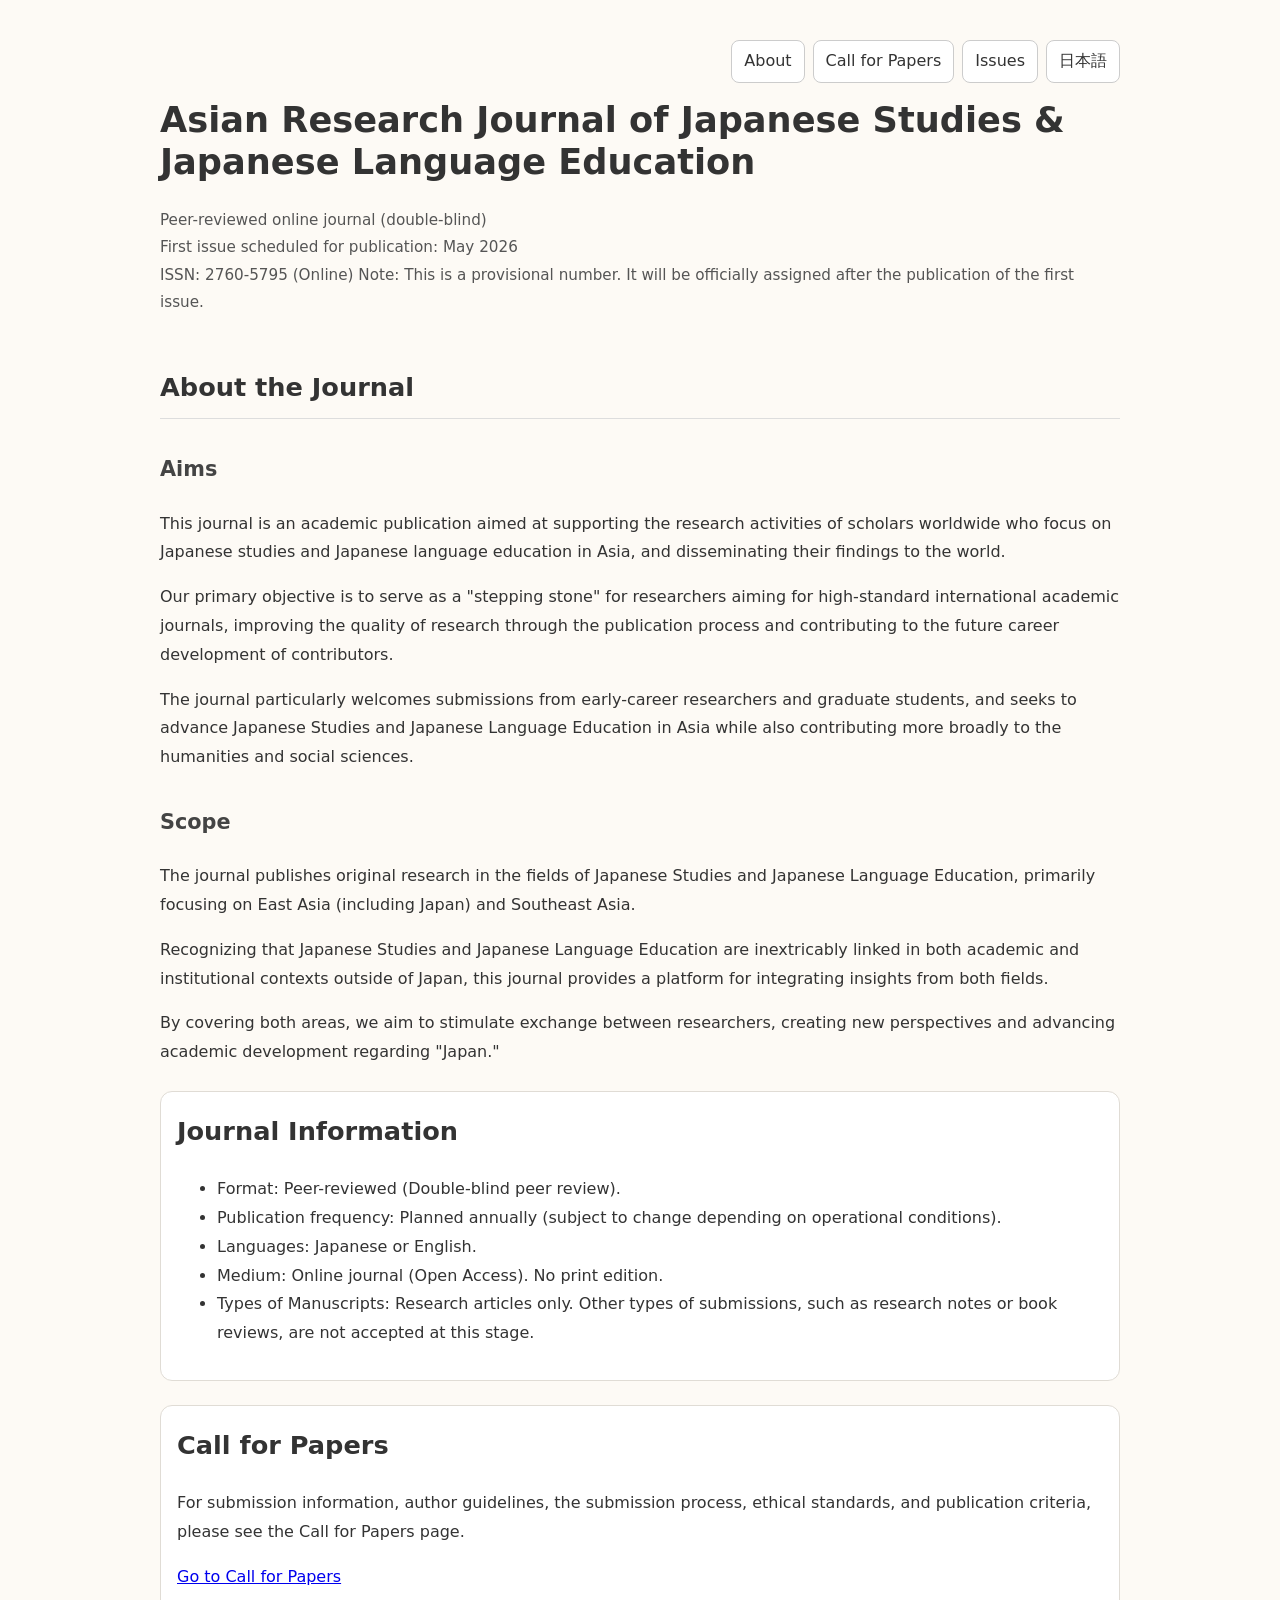
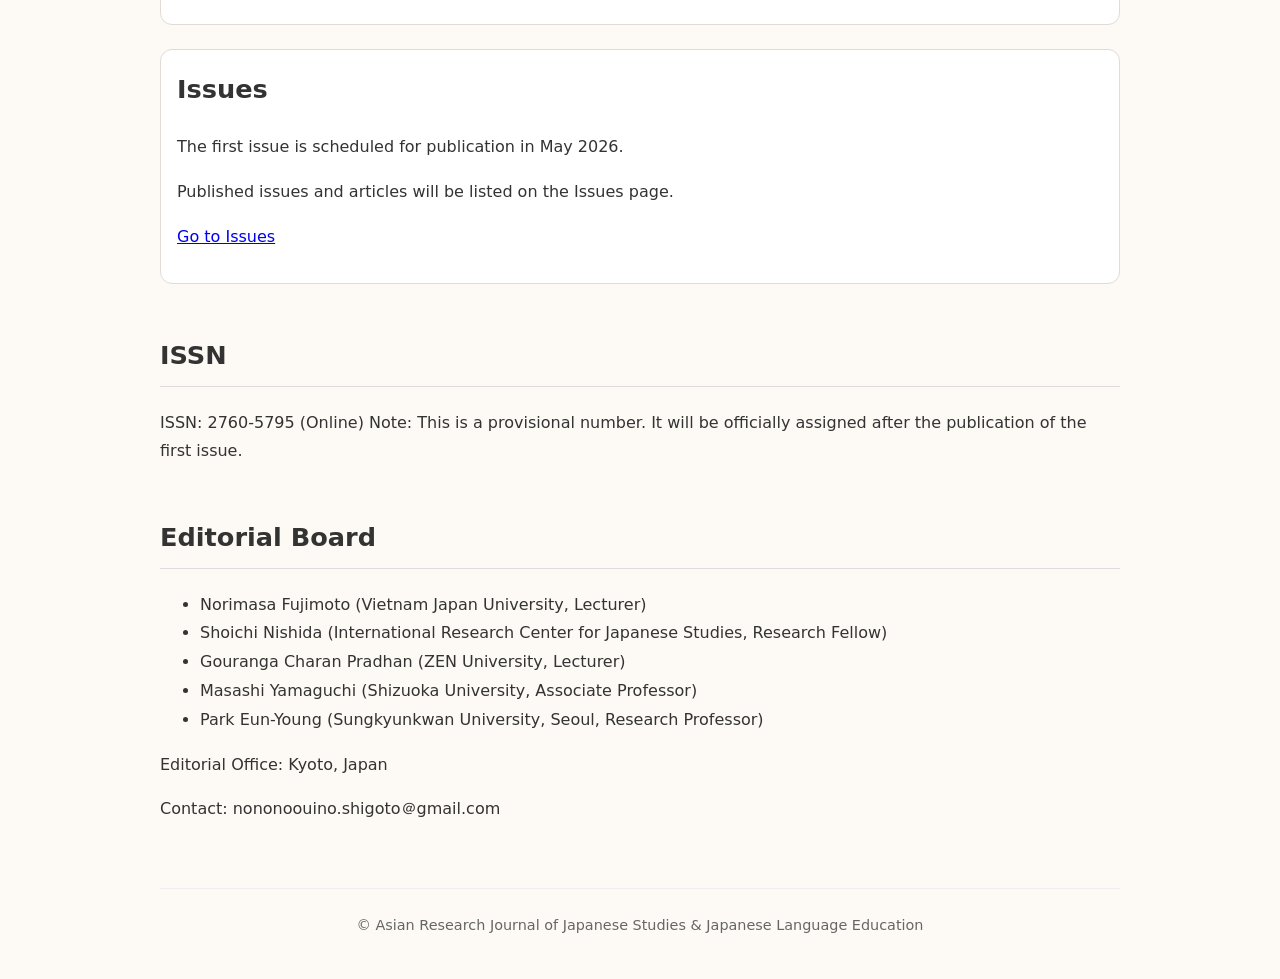
==== index.html @ a508ad5d "Refactor HTML structure and improve styling" ====
<!doctype html>
<html lang="en">
<head>
  <meta charset="utf-8">
  <title>Asian Research Journal of Japanese Studies & Japanese Language Education</title>
  <meta name="viewport" content="width=device-width, initial-scale=1">
  <style>
    body{
      font-family: system-ui, -apple-system, "Segoe UI", Arial, serif;
      max-width: 960px;
      margin: 40px auto;
      padding: 0 16px;
      line-height: 1.8;
      background-color: #fdfaf5;
      color: #333;
      font-size: 16px;
    }
    header{
      margin-bottom: 32px;
      position: relative;
    }
    nav{
      display: flex;
      justify-content: flex-end;
      gap: 8px;
      flex-wrap: wrap;
      margin-bottom: 16px;
    }
    nav a{
      text-decoration: none;
      border: 1px solid #ccc;
      padding: 6px 12px;
      border-radius: 8px;
      font-size: 16px;
      background-color: #fff;
      color: #333;
      transition: background-color 0.2s;
    }
    nav a:hover{
      background-color: #f0f0f0;
    }
    h1{
      font-size: 2.2em;
      line-height: 1.2;
      margin-top: 0;
    }
    h2{
      font-size: 1.6em;
      margin-top: 48px;
      border-bottom: 1px solid #ddd;
      padding-bottom: 8px;
    }
    h3{
      font-size: 1.3em;
      margin-top: 32px;
      color: #444;
    }
    .meta{
      color: #555;
      font-size: 0.95em;
    }
    .box{
      border: 1px solid #e0dcd5;
      border-radius: 12px;
      padding: 0 16px 16px 16px;
      margin: 24px 0;
      background-color: #fff;
    }
    .box h2{
      margin-top: 16px;
      border-bottom: none;
      padding-bottom: 0;
    }
    footer{
      margin-top: 64px;
      padding-top: 24px;
      border-top: 1px solid #eee;
      font-size: 0.9em;
      color: #666;
      text-align: center;
    }
  </style>
</head>

<body>

<header>
  <nav>
    <a href="/">About</a>
    <a href="/call-for-papers/">Call for Papers</a>
    <a href="/issues/">Issues</a>
    <a href="jp.html">日本語</a>
  </nav>

  <h1>Asian Research Journal of Japanese Studies & Japanese Language Education</h1>

  <p class="meta">
    Peer-reviewed online journal (double-blind)<br>
    First issue scheduled for publication: May 2026<br>
    ISSN: 2760-5795 (Online) Note: This is a provisional number. It will be officially assigned after the publication of the first issue.
  </p>
</header>

<section>
  <h2>About the Journal</h2>

  <h3>Aims</h3>
  <p>
    This journal is an academic publication aimed at supporting the research activities of scholars worldwide who focus on Japanese studies and Japanese language education in Asia, and disseminating their findings to the world.
  </p>

  <p>
    Our primary objective is to serve as a "stepping stone" for researchers aiming for high-standard international academic journals, improving the quality of research through the publication process and contributing to the future career development of contributors.
  </p>

  <p>
    The journal particularly welcomes submissions from early-career researchers and graduate students, and seeks to advance Japanese Studies and Japanese Language Education in Asia while also contributing more broadly to the humanities and social sciences.
  </p>

  <h3>Scope</h3>
  <p>
    The journal publishes original research in the fields of Japanese Studies and Japanese Language Education, primarily focusing on East Asia (including Japan) and Southeast Asia.
  </p>

  <p>
    Recognizing that Japanese Studies and Japanese Language Education are inextricably linked in both academic and institutional contexts outside of Japan, this journal provides a platform for integrating insights from both fields.
  </p>

  <p>
    By covering both areas, we aim to stimulate exchange between researchers, creating new perspectives and advancing academic development regarding "Japan."
  </p>
</section>

<section class="box">
  <h2>Journal Information</h2>
  <ul>
    <li>Format: Peer-reviewed (Double-blind peer review).</li>
    <li>Publication frequency: Planned annually (subject to change depending on operational conditions).</li>
    <li>Languages: Japanese or English.</li>
    <li>Medium: Online journal (Open Access). No print edition.</li>
    <li>Types of Manuscripts: Research articles only. Other types of submissions, such as research notes or book reviews, are not accepted at this stage.</li>
  </ul>
</section>

<section class="box">
  <h2>Call for Papers</h2>
  <p>
    For submission information, author guidelines, the submission process, ethical standards, and publication criteria, please see the Call for Papers page.
  </p>
  <p>
    <a href="/call-for-papers/">Go to Call for Papers</a>
  </p>
</section>

<section class="box">
  <h2>Issues</h2>
  <p>
    The first issue is scheduled for publication in May 2026.
  </p>
  <p>
    Published issues and articles will be listed on the Issues page.
  </p>
  <p>
    <a href="/issues/">Go to Issues</a>
  </p>
</section>

<section>
  <h2>ISSN</h2>
  <p>
    ISSN: 2760-5795 (Online) Note: This is a provisional number. It will be officially assigned after the publication of the first issue.
  </p>
</section>

<section>
  <h2>Editorial Board</h2>
  <ul>
    <li>Norimasa Fujimoto (Vietnam Japan University, Lecturer)</li>
    <li>Shoichi Nishida (International Research Center for Japanese Studies, Research Fellow)</li>
    <li>Gouranga Charan Pradhan (ZEN University, Lecturer)</li>
    <li>Masashi Yamaguchi (Shizuoka University, Associate Professor)</li>
    <li>Park Eun-Young (Sungkyunkwan University, Seoul, Research Professor)</li>
  </ul>

  <p>Editorial Office: Kyoto, Japan</p>
  <p>Contact: nononoouino.shigoto＠gmail.com</p>
</section>

<footer>
  © Asian Research Journal of Japanese Studies & Japanese Language Education
</footer>

</body>
</html>
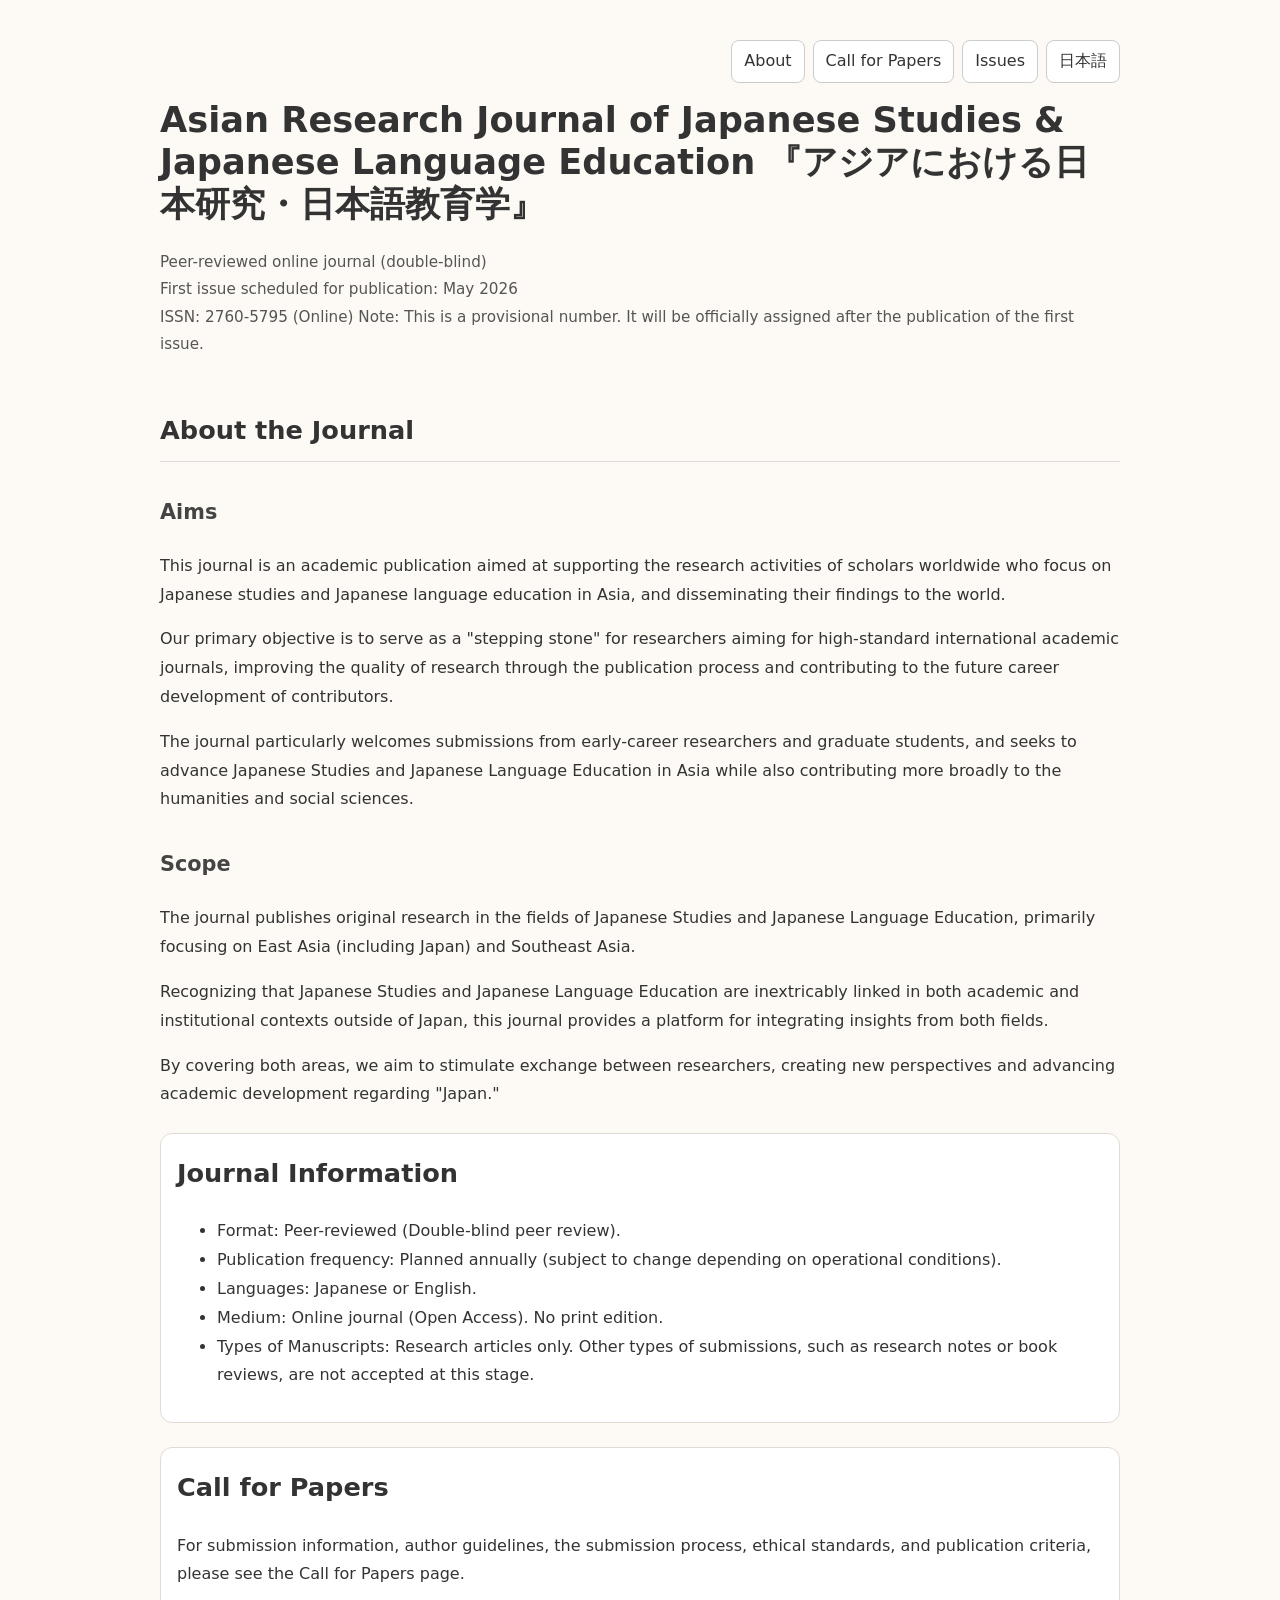
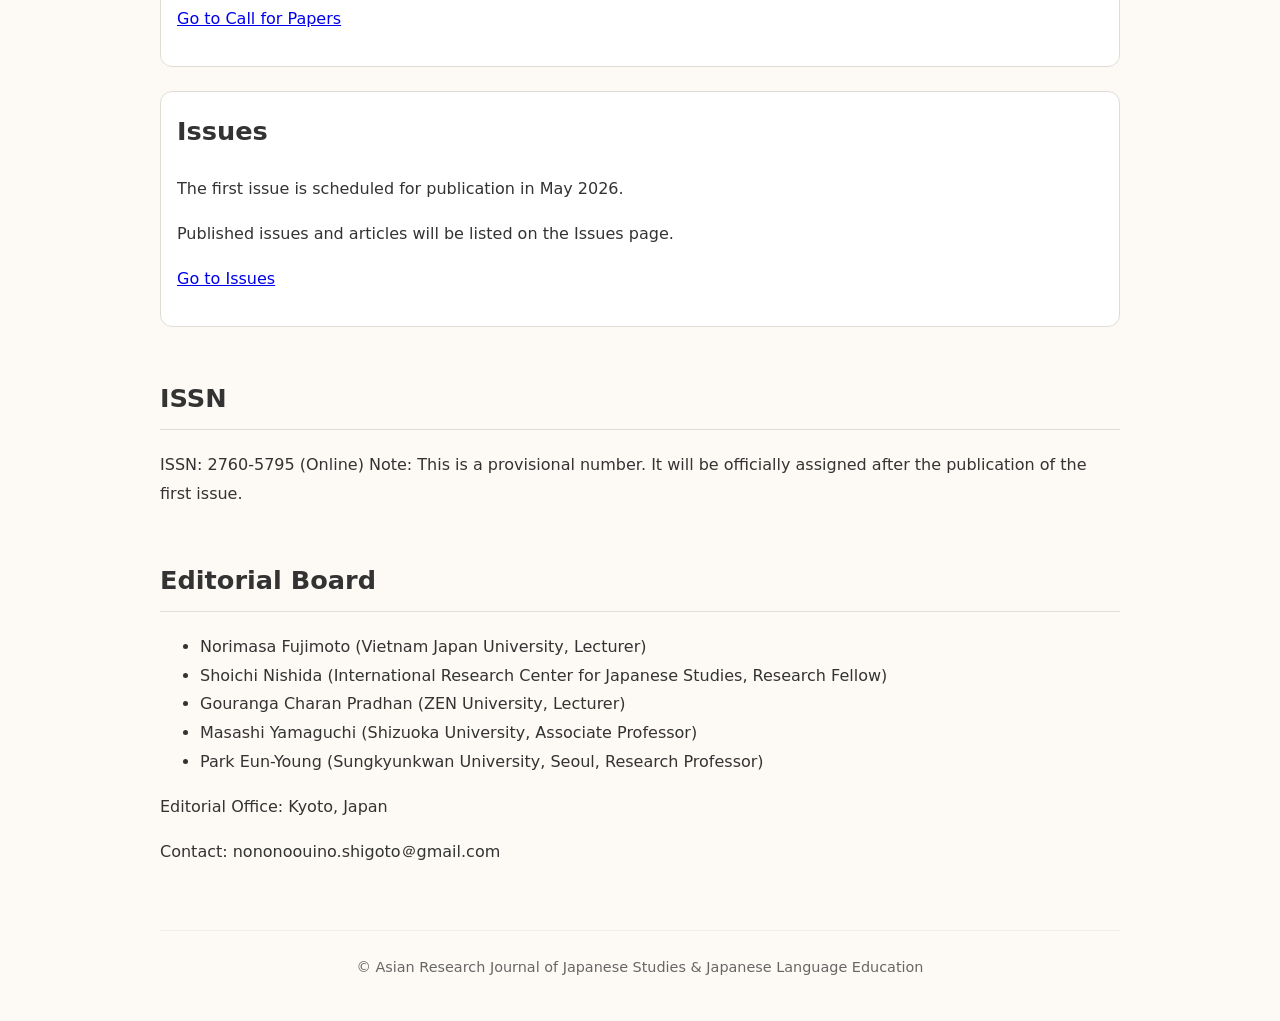
==== commit 846ced2d: "Add Japanese title to the journal header" ====
--- a/index.html
+++ b/index.html
@@ -92,7 +92,7 @@
     <a href="jp.html">日本語</a>
   </nav>
 
-  <h1>Asian Research Journal of Japanese Studies & Japanese Language Education</h1>
+  <h1>Asian Research Journal of Japanese Studies & Japanese Language Education 『アジアにおける日本研究・日本語教育学』</h1>
 
   <p class="meta">
     Peer-reviewed online journal (double-blind)<br>
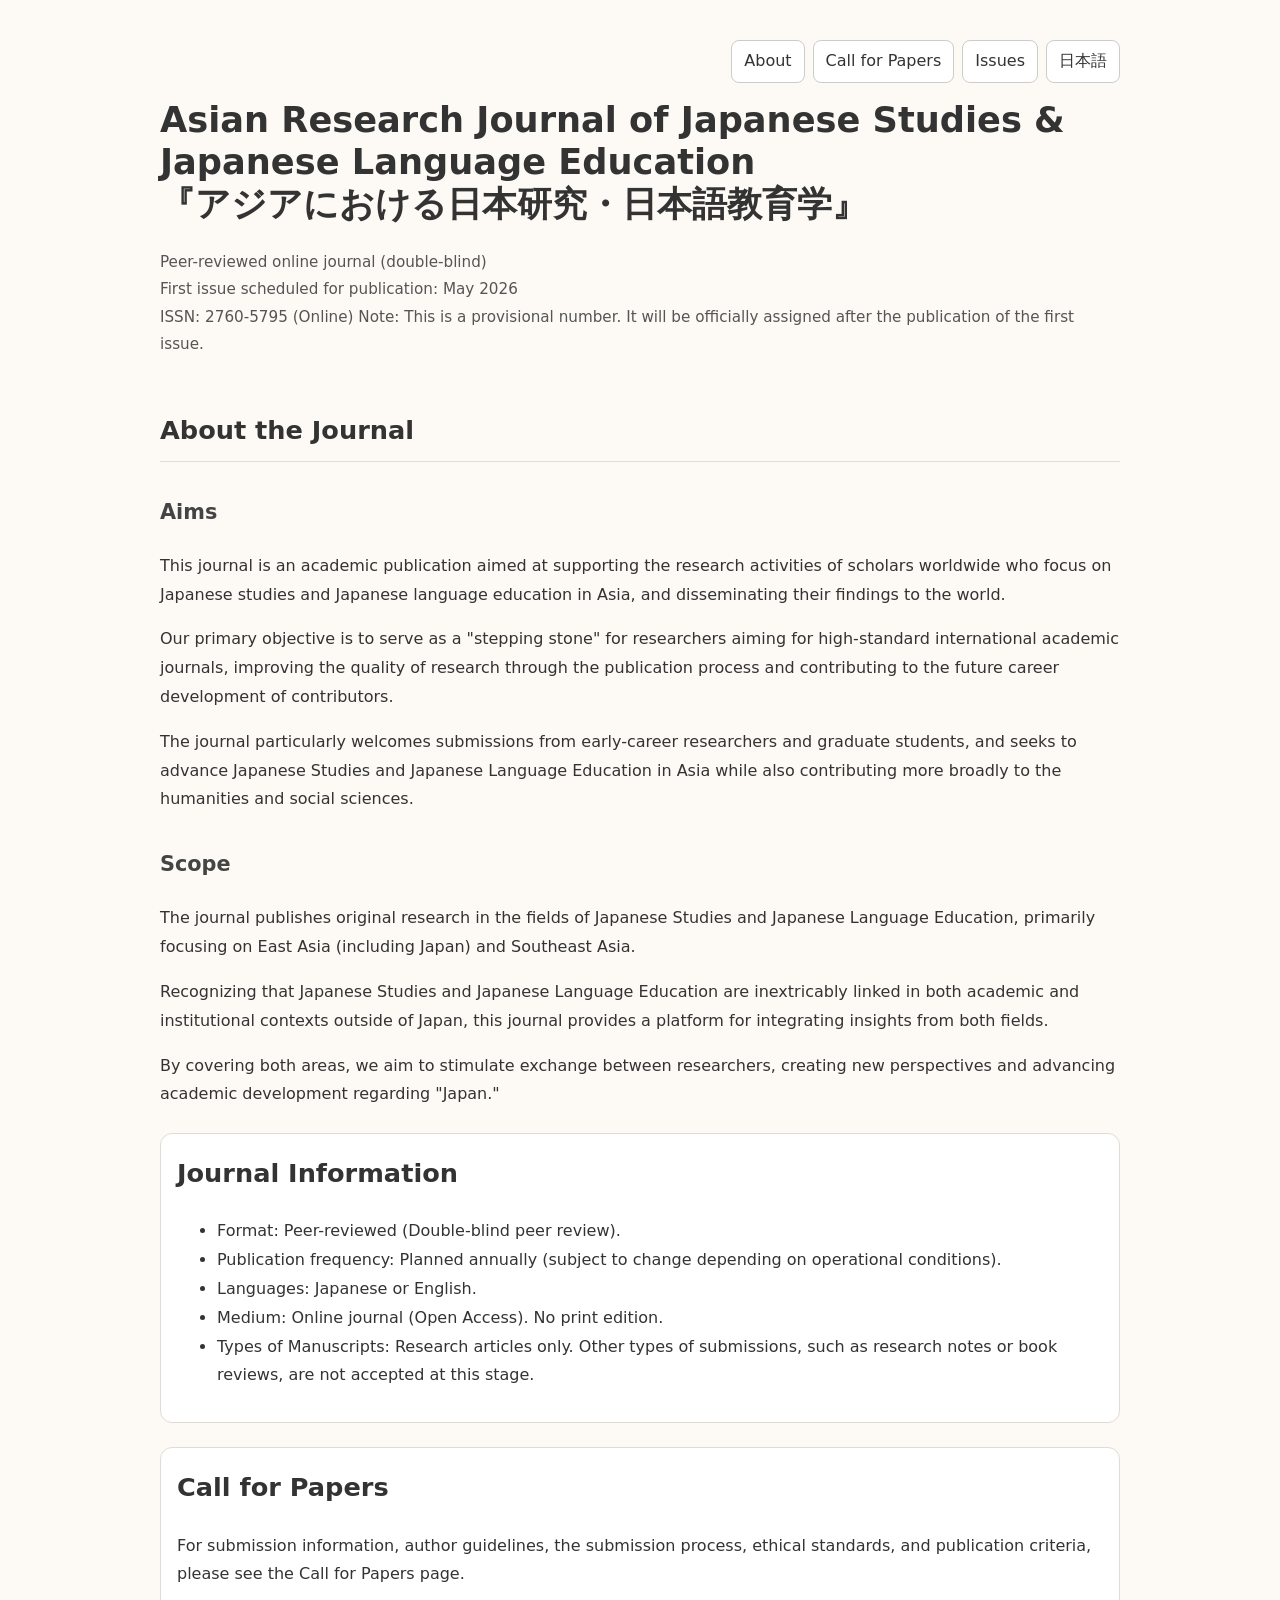
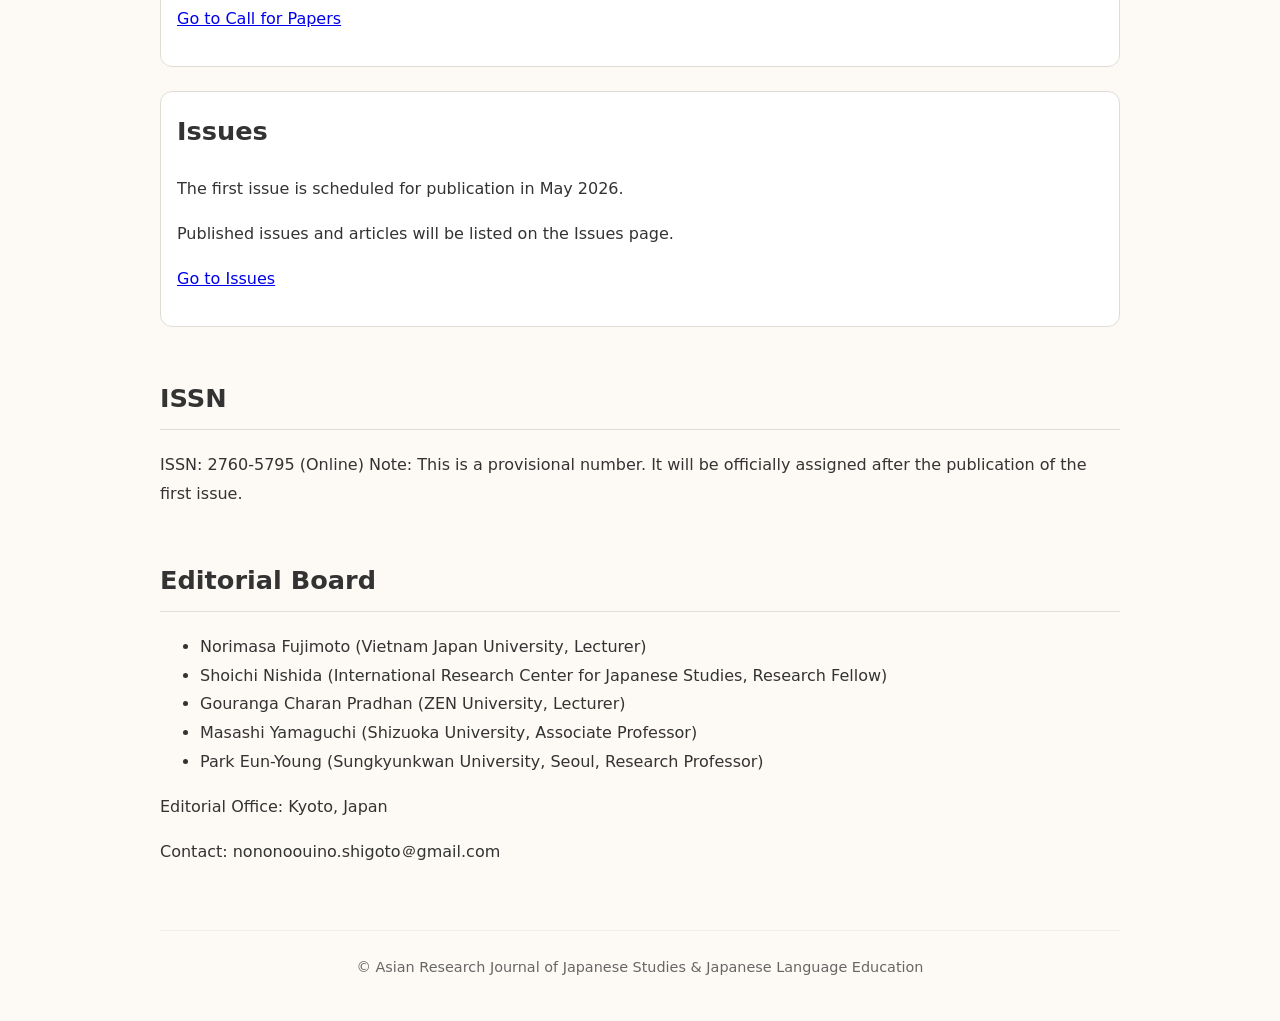
==== commit 57bf6836: "Update index.html" ====
--- a/index.html
+++ b/index.html
@@ -92,7 +92,8 @@
     <a href="jp.html">日本語</a>
   </nav>
 
-  <h1>Asian Research Journal of Japanese Studies & Japanese Language Education 『アジアにおける日本研究・日本語教育学』</h1>
+  <h1>Asian Research Journal of Japanese Studies & Japanese Language Education<br>
+     『アジアにおける日本研究・日本語教育学』<br></h1>
 
   <p class="meta">
     Peer-reviewed online journal (double-blind)<br>
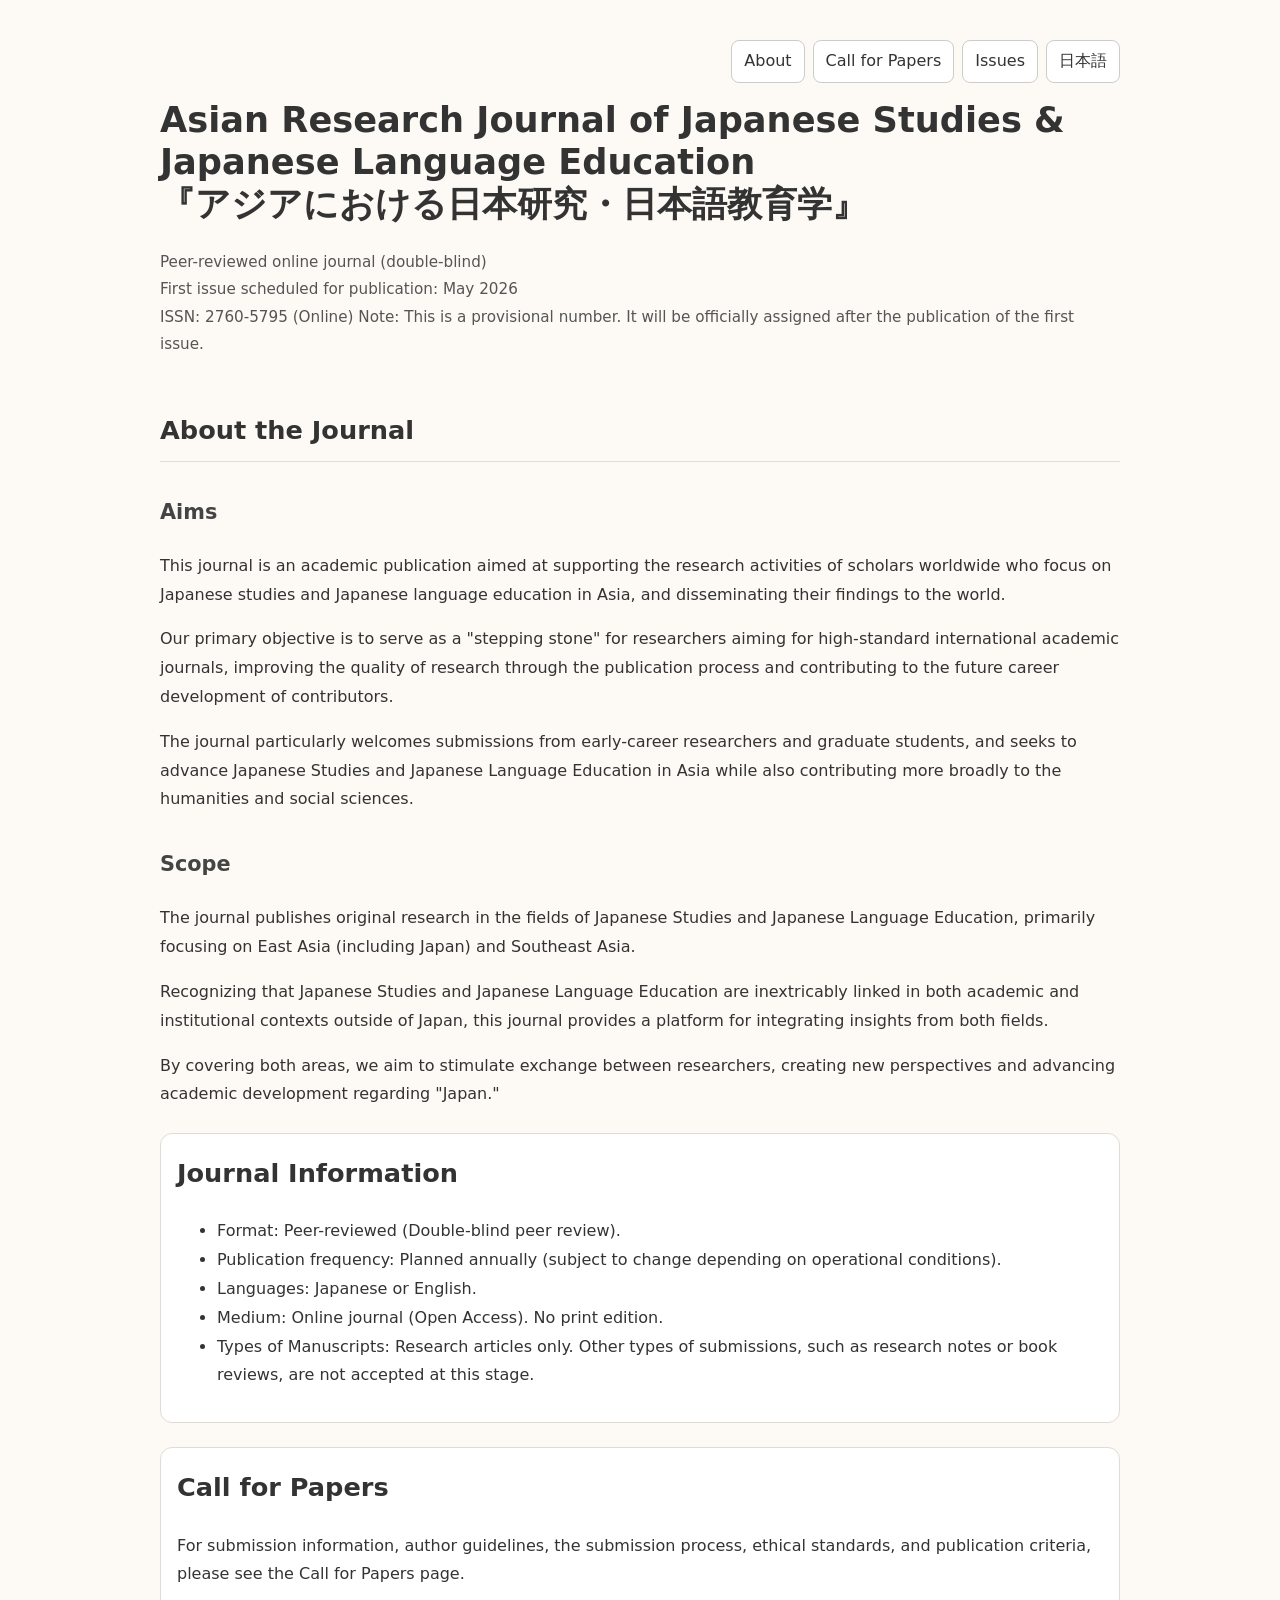
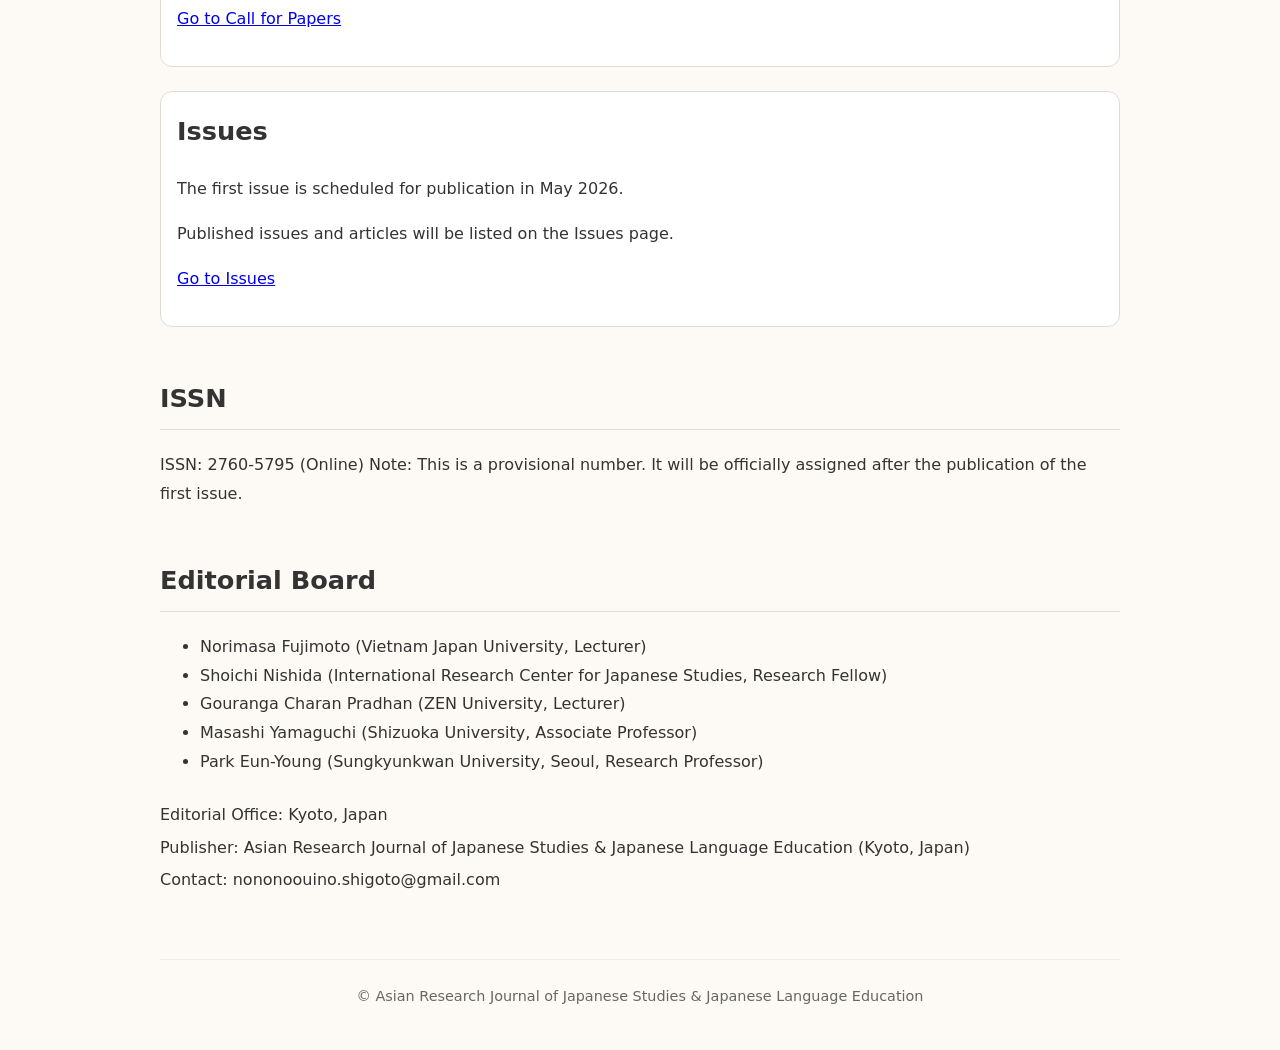
==== commit bfaa7701: "Add contact information section to index.html" ====
--- a/index.html
+++ b/index.html
@@ -71,6 +71,12 @@
       border-bottom: none;
       padding-bottom: 0;
     }
+    .contact-info{
+      margin-top: 24px;
+    }
+    .contact-info p{
+      margin: 4px 0;
+    }
     footer{
       margin-top: 64px;
       padding-top: 24px;
@@ -89,7 +95,7 @@
     <a href="/">About</a>
     <a href="/call-for-papers/">Call for Papers</a>
     <a href="/issues/">Issues</a>
-    <a href="jp.html">日本語</a>
+    <a href="/jp.html">日本語</a>
   </nav>
 
   <h1>Asian Research Journal of Japanese Studies & Japanese Language Education<br>
@@ -183,8 +189,11 @@
     <li>Park Eun-Young (Sungkyunkwan University, Seoul, Research Professor)</li>
   </ul>
 
-  <p>Editorial Office: Kyoto, Japan</p>
-  <p>Contact: nononoouino.shigoto＠gmail.com</p>
+  <div class="contact-info">
+    <p>Editorial Office: Kyoto, Japan</p>
+    <p>Publisher: Asian Research Journal of Japanese Studies & Japanese Language Education (Kyoto, Japan)</p>
+    <p>Contact: nononoouino.shigoto@gmail.com</p>
+  </div>
 </section>
 
 <footer>
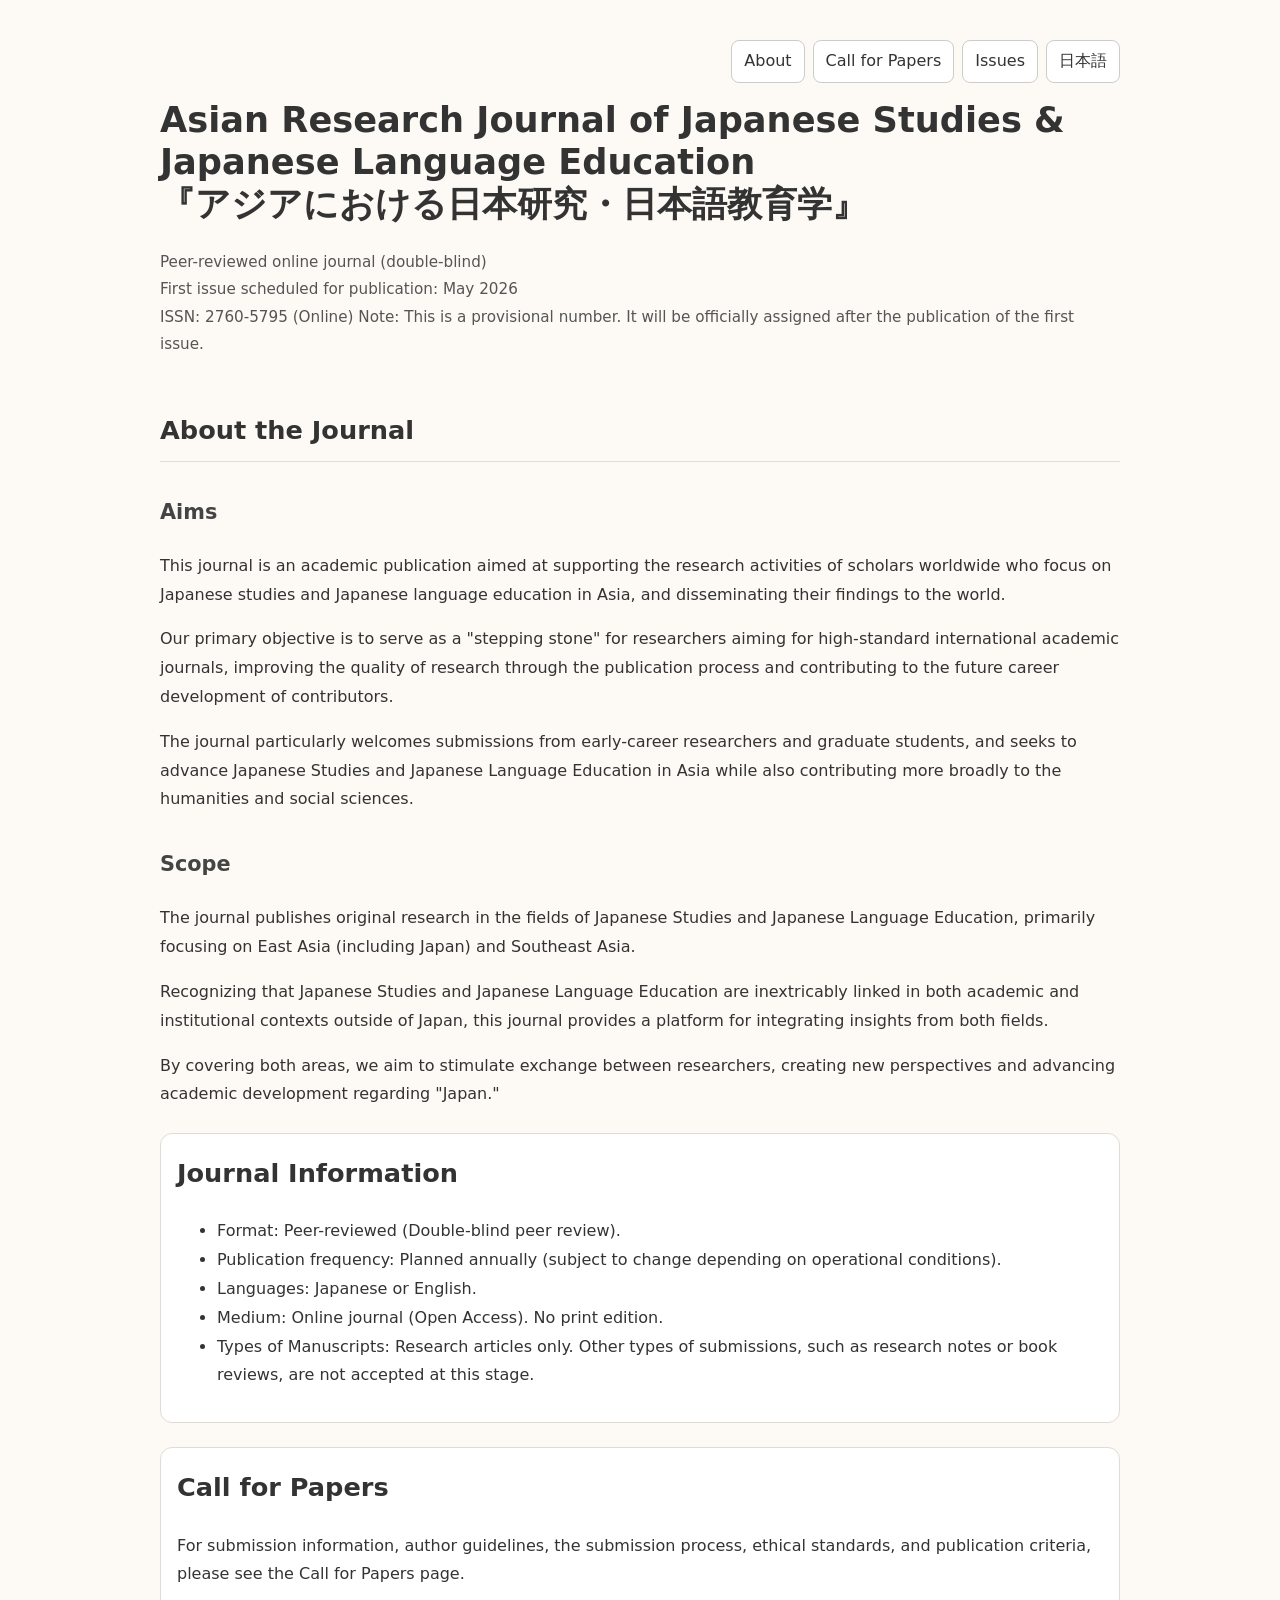
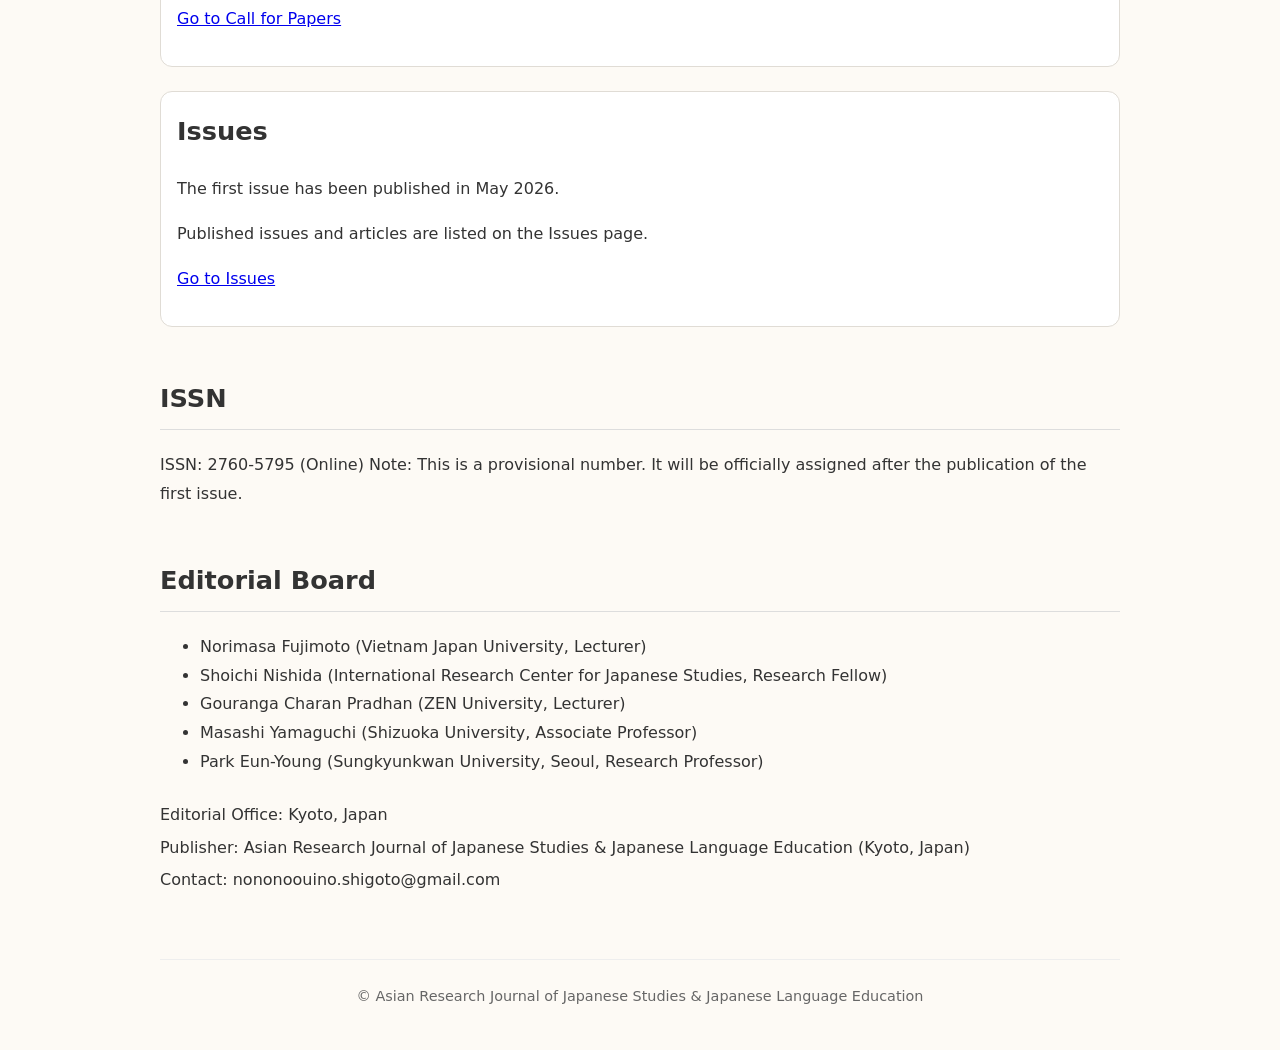
==== commit 39981db3: "Update issue publication status in index.html" ====
--- a/index.html
+++ b/index.html
@@ -162,10 +162,10 @@
 <section class="box">
   <h2>Issues</h2>
   <p>
-    The first issue is scheduled for publication in May 2026.
-  </p>
-  <p>
-    Published issues and articles will be listed on the Issues page.
+    The first issue has been published in May 2026.
+  </p>
+  <p>
+    Published issues and articles are listed on the Issues page.
   </p>
   <p>
     <a href="/issues/">Go to Issues</a>
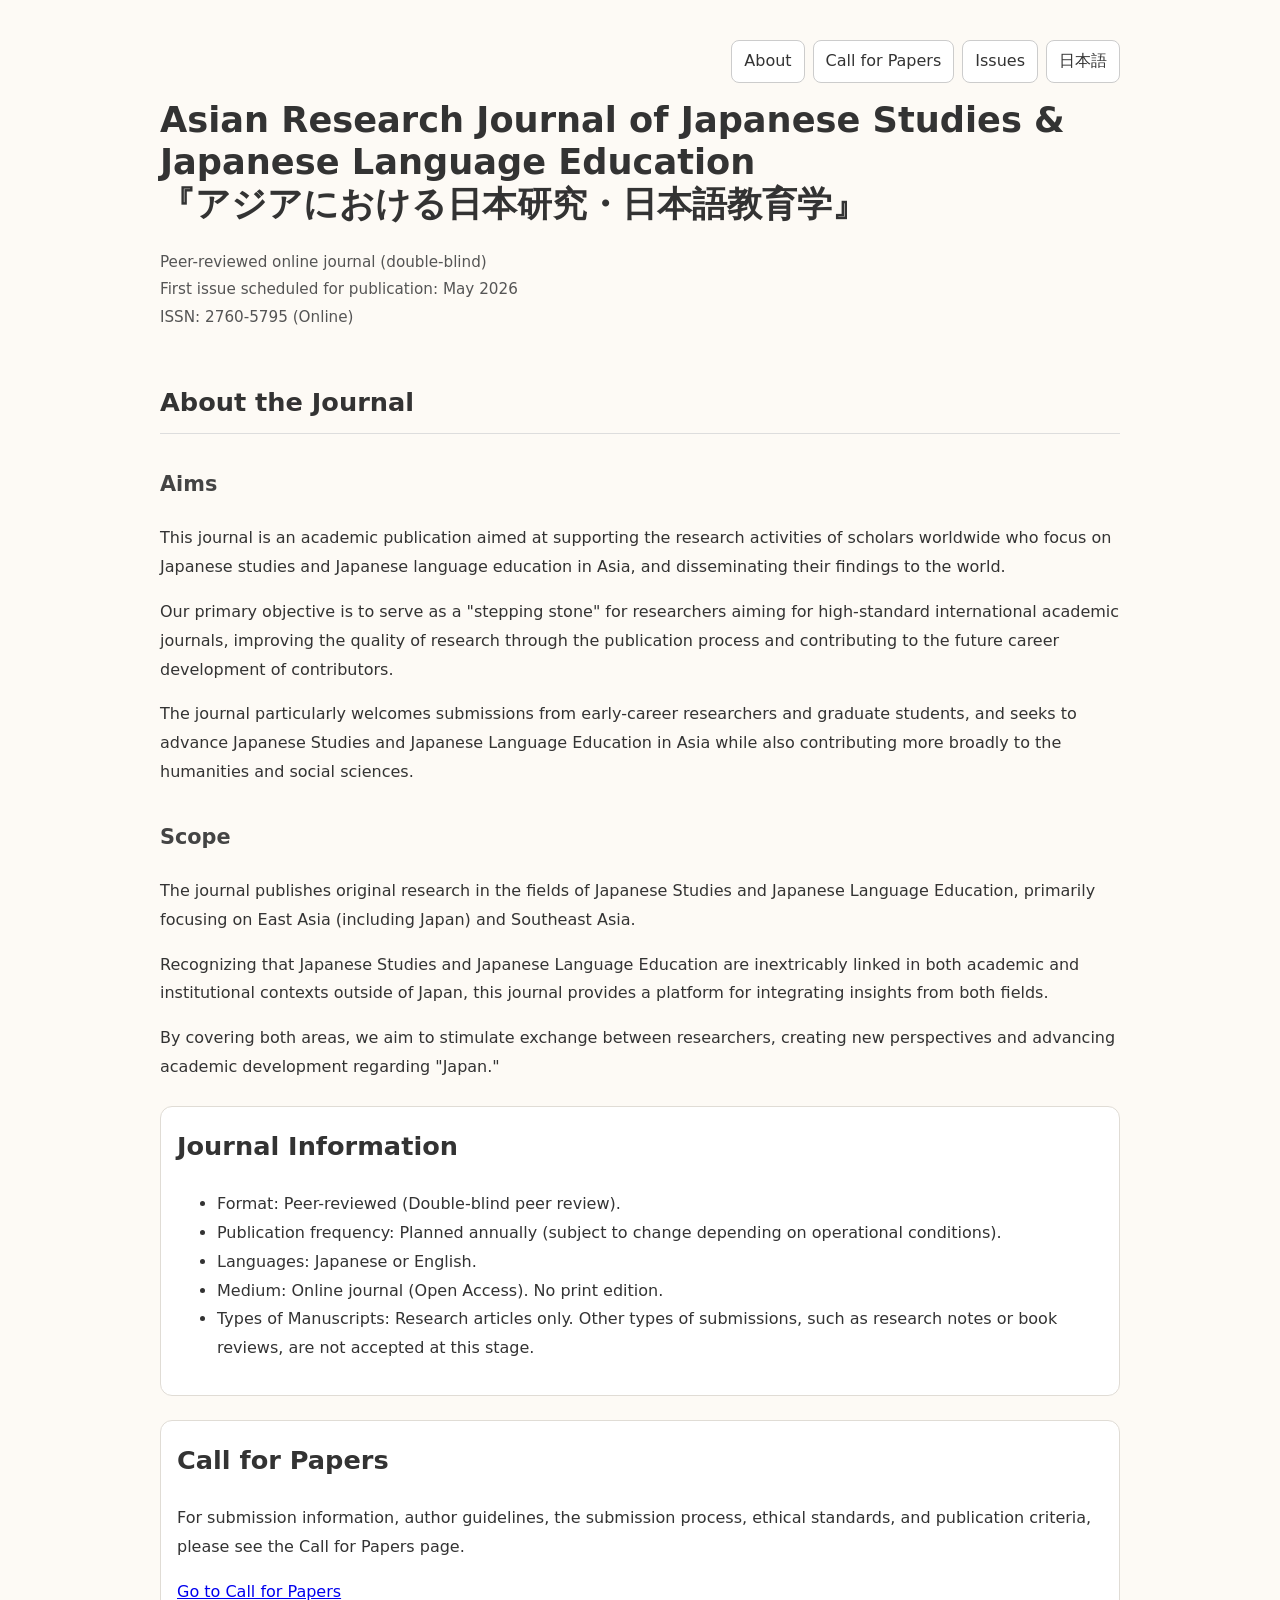
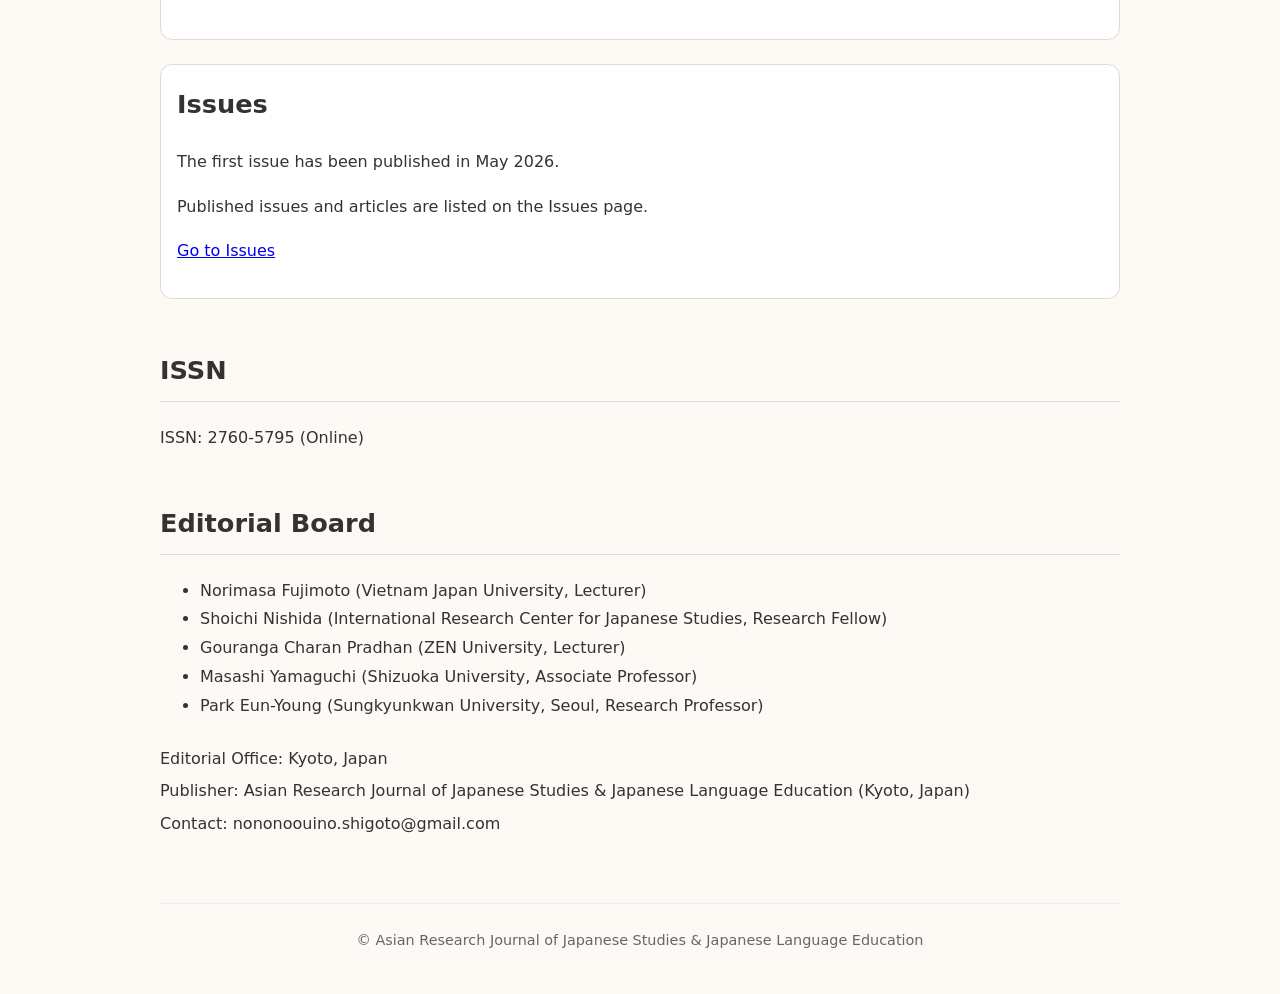
==== commit 2a6e2993: "Simplify ISSN information in index.html Removed note about provisional ISSN assignment." ====
--- a/index.html
+++ b/index.html
@@ -104,7 +104,7 @@
   <p class="meta">
     Peer-reviewed online journal (double-blind)<br>
     First issue scheduled for publication: May 2026<br>
-    ISSN: 2760-5795 (Online) Note: This is a provisional number. It will be officially assigned after the publication of the first issue.
+    ISSN: 2760-5795 (Online)
   </p>
 </header>
 
@@ -175,7 +175,7 @@
 <section>
   <h2>ISSN</h2>
   <p>
-    ISSN: 2760-5795 (Online) Note: This is a provisional number. It will be officially assigned after the publication of the first issue.
+    ISSN: 2760-5795 (Online)
   </p>
 </section>
 
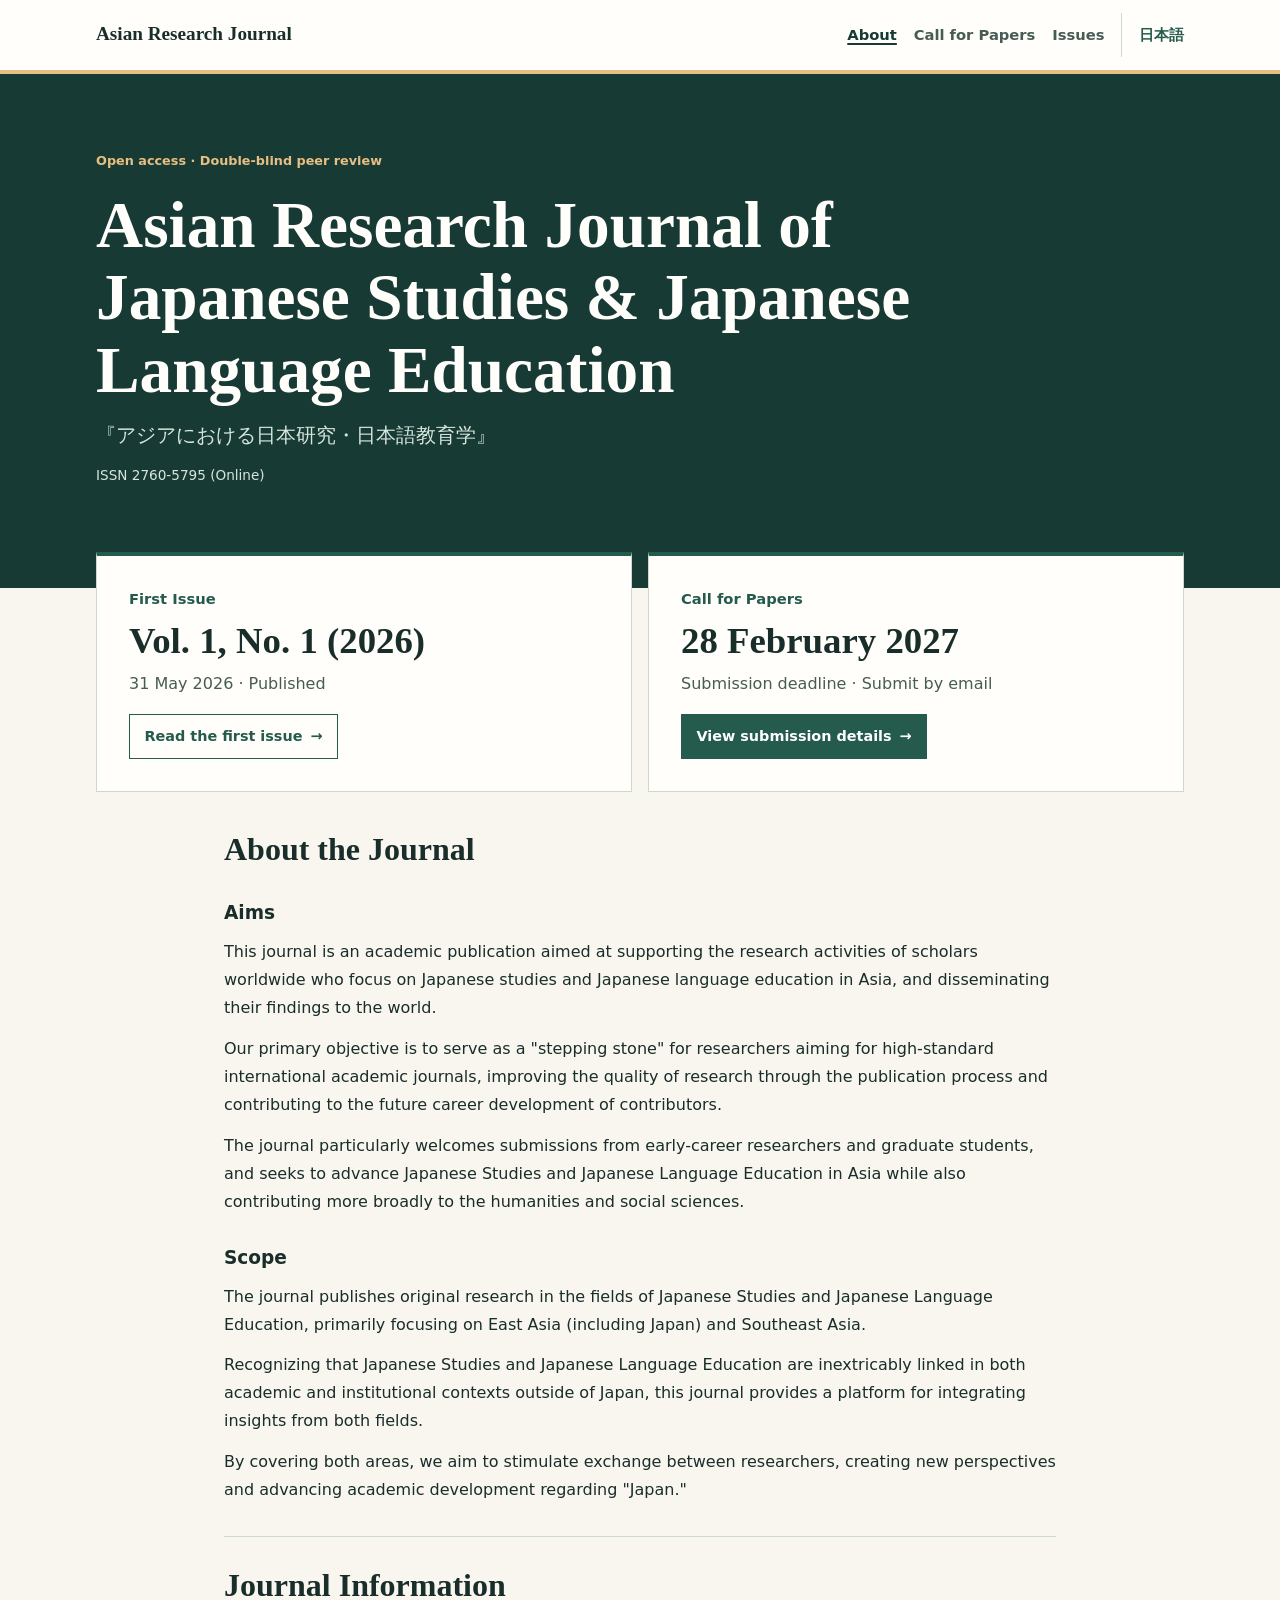
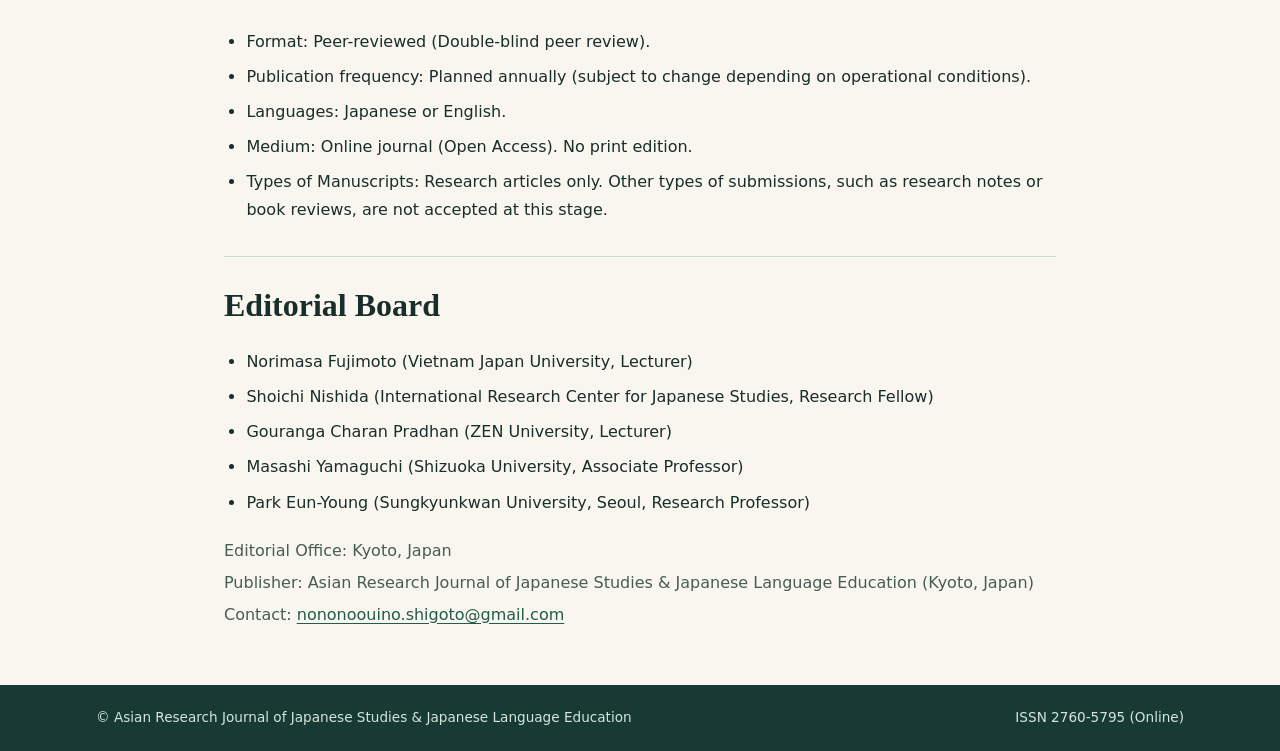
==== commit 7f1e2fbc: "Refresh journal site and add Japanese pages" ====
--- a/index.html
+++ b/index.html
@@ -2,203 +2,112 @@
 <html lang="en">
 <head>
   <meta charset="utf-8">
-  <title>Asian Research Journal of Japanese Studies & Japanese Language Education</title>
   <meta name="viewport" content="width=device-width, initial-scale=1">
-  <style>
-    body{
-      font-family: system-ui, -apple-system, "Segoe UI", Arial, serif;
-      max-width: 960px;
-      margin: 40px auto;
-      padding: 0 16px;
-      line-height: 1.8;
-      background-color: #fdfaf5;
-      color: #333;
-      font-size: 16px;
-    }
-    header{
-      margin-bottom: 32px;
-      position: relative;
-    }
-    nav{
-      display: flex;
-      justify-content: flex-end;
-      gap: 8px;
-      flex-wrap: wrap;
-      margin-bottom: 16px;
-    }
-    nav a{
-      text-decoration: none;
-      border: 1px solid #ccc;
-      padding: 6px 12px;
-      border-radius: 8px;
-      font-size: 16px;
-      background-color: #fff;
-      color: #333;
-      transition: background-color 0.2s;
-    }
-    nav a:hover{
-      background-color: #f0f0f0;
-    }
-    h1{
-      font-size: 2.2em;
-      line-height: 1.2;
-      margin-top: 0;
-    }
-    h2{
-      font-size: 1.6em;
-      margin-top: 48px;
-      border-bottom: 1px solid #ddd;
-      padding-bottom: 8px;
-    }
-    h3{
-      font-size: 1.3em;
-      margin-top: 32px;
-      color: #444;
-    }
-    .meta{
-      color: #555;
-      font-size: 0.95em;
-    }
-    .box{
-      border: 1px solid #e0dcd5;
-      border-radius: 12px;
-      padding: 0 16px 16px 16px;
-      margin: 24px 0;
-      background-color: #fff;
-    }
-    .box h2{
-      margin-top: 16px;
-      border-bottom: none;
-      padding-bottom: 0;
-    }
-    .contact-info{
-      margin-top: 24px;
-    }
-    .contact-info p{
-      margin: 4px 0;
-    }
-    footer{
-      margin-top: 64px;
-      padding-top: 24px;
-      border-top: 1px solid #eee;
-      font-size: 0.9em;
-      color: #666;
-      text-align: center;
-    }
-  </style>
+  <title>Asian Research Journal of Japanese Studies &amp; Japanese Language Education</title>
+  <link rel="alternate" hreflang="ja" href="/jp.html">
+  <link rel="stylesheet" href="/assets/journal.css">
 </head>
+<body>
+  <a class="skip-link" href="#main">Skip to content</a>
+  <header class="site-header">
+    <div class="wrap header-inner">
+      <a class="brand" href="/">Asian Research Journal</a>
+      <nav aria-label="Main navigation">
+        <a href="/" aria-current="page">About</a>
+        <a href="/call-for-papers/">Call for Papers</a>
+        <a href="/issues/">Issues</a>
+        <a class="language" href="/jp.html" lang="ja" hreflang="ja">日本語</a>
+      </nav>
+    </div>
+  </header>
+  <main id="main">
+    <div class="hero home-hero">
+      <div class="wrap">
+        <p class="eyebrow">Open access · Double-blind peer review</p>
+        <h1>Asian Research Journal of Japanese Studies &amp; Japanese Language Education</h1>
+        <p class="subtitle" lang="ja">『アジアにおける日本研究・日本語教育学』</p>
+        <p class="hero-issn">ISSN 2760-5795 (Online)</p>
+      </div>
+    </div>
+    <div class="wrap highlights">
+      <section class="highlight">
+        <h2>First Issue</h2>
+        <p class="highlight-title">Vol. 1, No. 1 (2026)</p>
+        <p><time datetime="2026-05-31">31 May 2026</time> · Published</p>
+        <a class="button secondary" href="/issues/">Read the first issue <span aria-hidden="true">→</span></a>
+      </section>
+      <section class="highlight">
+        <h2>Call for Papers</h2>
+        <p class="highlight-title"><time datetime="2027-02-28">28 February 2027</time></p>
+        <p>Submission deadline · Submit by email</p>
+        <a class="button" href="/call-for-papers/">View submission details <span aria-hidden="true">→</span></a>
+      </section>
+    </div>
+    <div class="wrap reading ">
+      <section>
+        <h2>About the Journal</h2>
 
-<body>
+        <h3>Aims</h3>
+        <p>
+          This journal is an academic publication aimed at supporting the research activities of scholars worldwide who focus on Japanese studies and Japanese language education in Asia, and disseminating their findings to the world.
+        </p>
 
-<header>
-  <nav>
-    <a href="/">About</a>
-    <a href="/call-for-papers/">Call for Papers</a>
-    <a href="/issues/">Issues</a>
-    <a href="/jp.html">日本語</a>
-  </nav>
+        <p>
+          Our primary objective is to serve as a "stepping stone" for researchers aiming for high-standard international academic journals, improving the quality of research through the publication process and contributing to the future career development of contributors.
+        </p>
 
-  <h1>Asian Research Journal of Japanese Studies & Japanese Language Education<br>
-     『アジアにおける日本研究・日本語教育学』<br></h1>
+        <p>
+          The journal particularly welcomes submissions from early-career researchers and graduate students, and seeks to advance Japanese Studies and Japanese Language Education in Asia while also contributing more broadly to the humanities and social sciences.
+        </p>
 
-  <p class="meta">
-    Peer-reviewed online journal (double-blind)<br>
-    First issue scheduled for publication: May 2026<br>
-    ISSN: 2760-5795 (Online)
-  </p>
-</header>
+        <h3>Scope</h3>
+        <p>
+          The journal publishes original research in the fields of Japanese Studies and Japanese Language Education, primarily focusing on East Asia (including Japan) and Southeast Asia.
+        </p>
 
-<section>
-  <h2>About the Journal</h2>
+        <p>
+          Recognizing that Japanese Studies and Japanese Language Education are inextricably linked in both academic and institutional contexts outside of Japan, this journal provides a platform for integrating insights from both fields.
+        </p>
 
-  <h3>Aims</h3>
-  <p>
-    This journal is an academic publication aimed at supporting the research activities of scholars worldwide who focus on Japanese studies and Japanese language education in Asia, and disseminating their findings to the world.
-  </p>
+        <p>
+          By covering both areas, we aim to stimulate exchange between researchers, creating new perspectives and advancing academic development regarding "Japan."
+        </p>
+      </section>
 
-  <p>
-    Our primary objective is to serve as a "stepping stone" for researchers aiming for high-standard international academic journals, improving the quality of research through the publication process and contributing to the future career development of contributors.
-  </p>
+      <section>
+        <h2>Journal Information</h2>
+        <ul>
+          <li>Format: Peer-reviewed (Double-blind peer review).</li>
+          <li>Publication frequency: Planned annually (subject to change depending on operational conditions).</li>
+          <li>Languages: Japanese or English.</li>
+          <li>Medium: Online journal (Open Access). No print edition.</li>
+          <li>Types of Manuscripts: Research articles only. Other types of submissions, such as research notes or book reviews, are not accepted at this stage.</li>
+        </ul>
+      </section>
 
-  <p>
-    The journal particularly welcomes submissions from early-career researchers and graduate students, and seeks to advance Japanese Studies and Japanese Language Education in Asia while also contributing more broadly to the humanities and social sciences.
-  </p>
+      <section>
+        <h2>Editorial Board</h2>
+        <ul>
+          <li>Norimasa Fujimoto (Vietnam Japan University, Lecturer)</li>
+          <li>Shoichi Nishida (International Research Center for Japanese Studies, Research Fellow)</li>
+          <li>Gouranga Charan Pradhan (ZEN University, Lecturer)</li>
+          <li>Masashi Yamaguchi (Shizuoka University, Associate Professor)</li>
+          <li>Park Eun-Young (Sungkyunkwan University, Seoul, Research Professor)</li>
+        </ul>
 
-  <h3>Scope</h3>
-  <p>
-    The journal publishes original research in the fields of Japanese Studies and Japanese Language Education, primarily focusing on East Asia (including Japan) and Southeast Asia.
-  </p>
-
-  <p>
-    Recognizing that Japanese Studies and Japanese Language Education are inextricably linked in both academic and institutional contexts outside of Japan, this journal provides a platform for integrating insights from both fields.
-  </p>
-
-  <p>
-    By covering both areas, we aim to stimulate exchange between researchers, creating new perspectives and advancing academic development regarding "Japan."
-  </p>
-</section>
-
-<section class="box">
-  <h2>Journal Information</h2>
-  <ul>
-    <li>Format: Peer-reviewed (Double-blind peer review).</li>
-    <li>Publication frequency: Planned annually (subject to change depending on operational conditions).</li>
-    <li>Languages: Japanese or English.</li>
-    <li>Medium: Online journal (Open Access). No print edition.</li>
-    <li>Types of Manuscripts: Research articles only. Other types of submissions, such as research notes or book reviews, are not accepted at this stage.</li>
-  </ul>
-</section>
-
-<section class="box">
-  <h2>Call for Papers</h2>
-  <p>
-    For submission information, author guidelines, the submission process, ethical standards, and publication criteria, please see the Call for Papers page.
-  </p>
-  <p>
-    <a href="/call-for-papers/">Go to Call for Papers</a>
-  </p>
-</section>
-
-<section class="box">
-  <h2>Issues</h2>
-  <p>
-    The first issue has been published in May 2026.
-  </p>
-  <p>
-    Published issues and articles are listed on the Issues page.
-  </p>
-  <p>
-    <a href="/issues/">Go to Issues</a>
-  </p>
-</section>
-
-<section>
-  <h2>ISSN</h2>
-  <p>
-    ISSN: 2760-5795 (Online)
-  </p>
-</section>
-
-<section>
-  <h2>Editorial Board</h2>
-  <ul>
-    <li>Norimasa Fujimoto (Vietnam Japan University, Lecturer)</li>
-    <li>Shoichi Nishida (International Research Center for Japanese Studies, Research Fellow)</li>
-    <li>Gouranga Charan Pradhan (ZEN University, Lecturer)</li>
-    <li>Masashi Yamaguchi (Shizuoka University, Associate Professor)</li>
-    <li>Park Eun-Young (Sungkyunkwan University, Seoul, Research Professor)</li>
-  </ul>
-
-  <div class="contact-info">
-    <p>Editorial Office: Kyoto, Japan</p>
-    <p>Publisher: Asian Research Journal of Japanese Studies & Japanese Language Education (Kyoto, Japan)</p>
-    <p>Contact: nononoouino.shigoto@gmail.com</p>
-  </div>
-</section>
-
-<footer>
-  © Asian Research Journal of Japanese Studies & Japanese Language Education
-</footer>
-
+        <div class="contact-info">
+          <p>Editorial Office: Kyoto, Japan</p>
+          <p>Publisher: Asian Research Journal of Japanese Studies &amp; Japanese Language Education (Kyoto, Japan)</p>
+          <p>Contact: <a href="mailto:nononoouino.shigoto@gmail.com">nononoouino.shigoto@gmail.com</a></p>
+        </div>
+      </section>
+    </div>
+  </main>
+  <footer class="site-footer">
+    <div class="wrap footer-inner">
+      <p>© Asian Research Journal of Japanese Studies &amp; Japanese Language Education</p>
+      <p>ISSN 2760-5795 (Online)</p>
+    </div>
+  </footer>
 </body>
 </html>
--- a/assets/journal.css
+++ b/assets/journal.css
@@ -0,0 +1,166 @@
+:root {
+  color-scheme: light;
+  --ink: #192d2a;
+  --muted: #475c55;
+  --green: #245b4c;
+  --dark: #173a34;
+  --cream: #f8f6ef;
+  --paper: #fffefa;
+  --line: #cdd8ce;
+  --accent: #e8bf82;
+  --serif: Georgia, "Yu Mincho", "Hiragino Mincho ProN", serif;
+  --sans: system-ui, "Yu Gothic", Meiryo, sans-serif;
+}
+
+*, *::before, *::after { box-sizing: border-box; }
+body {
+  margin: 0;
+  background: var(--cream);
+  color: var(--ink);
+  font: 1rem/1.75 var(--sans);
+}
+a { color: var(--green); text-underline-offset: .2em; }
+a:hover { text-decoration-thickness: .14em; }
+a:focus-visible { outline: 3px solid #aa620d; outline-offset: 4px; }
+p, h1, h2, h3 { margin: 0; }
+p + p { margin-top: .8em; }
+h1, h2, h3 { text-wrap: pretty; }
+h1, h2 { font-family: var(--serif); font-weight: 600; }
+h2 { font-size: clamp(1.5rem, 2.8vw, 2rem); line-height: 1.35; margin-bottom: .65em; }
+h3 { font-size: 1.16rem; margin: 1.4em 0 .45em; }
+ul, ol { padding-inline-start: 1.4em; }
+li + li { margin-top: .45em; }
+.wrap { width: min(100% - 2.5rem, 68rem); margin-inline: auto; }
+.skip-link {
+  position: fixed;
+  z-index: 1;
+  top: .5rem;
+  left: .5rem;
+  padding: .55rem 1rem;
+  background: var(--paper);
+  transform: translateY(-150%);
+}
+.skip-link:focus { transform: none; }
+
+.site-header { background: var(--paper); }
+.header-inner, .footer-inner {
+  display: flex;
+  justify-content: space-between;
+  align-items: center;
+  flex-wrap: wrap;
+  gap: .25rem 1.5rem;
+}
+.header-inner { padding-block: .8rem; }
+.brand { color: var(--ink); font: 700 1.2rem/1.4 var(--serif); text-decoration: none; }
+.site-header nav { display: flex; align-items: center; flex-wrap: wrap; gap: .25rem 1.05rem; }
+.site-header nav a {
+  display: inline-flex;
+  align-items: center;
+  min-height: 2.75rem;
+  color: var(--muted);
+  font-size: .92rem;
+  font-weight: 650;
+  text-decoration: none;
+}
+.site-header nav a:hover, .site-header nav [aria-current] {
+  color: var(--dark);
+  text-decoration: underline;
+  text-decoration-thickness: 2px;
+}
+.site-header nav .language { color: var(--green); border-inline-start: 1px solid var(--line); padding-inline-start: 1.05rem; }
+
+.hero {
+  background: var(--dark);
+  color: var(--paper);
+  border-top: 4px solid var(--accent);
+}
+.home-hero { padding: clamp(2.6rem, 6vw, 5rem) 0 clamp(3.9rem, 9vw, 6.25rem); }
+.page-hero { padding: clamp(1.9rem, 5vw, 3.1rem) 0; }
+.hero h1 { max-width: 58rem; font-size: clamp(2.2rem, 5.1vw, 4.25rem); line-height: 1.11; }
+.page-hero h1 { font-size: clamp(2.15rem, 4.5vw, 3.25rem); }
+.subtitle { margin-top: .8rem; color: #d6e6dc; font-size: clamp(.96rem, 2vw, 1.22rem); }
+.hero-issn { color: #d6e6dc; font-size: .85rem; }
+.eyebrow { color: var(--green); font-size: .8rem; font-weight: 750; }
+.hero .eyebrow { margin-bottom: 1rem; color: var(--accent); }
+
+.highlights {
+  display: grid;
+  grid-template-columns: repeat(2, minmax(0, 1fr));
+  margin-top: -2.25rem;
+  gap: 1rem;
+  position: relative;
+}
+.highlight, .guidelines, .article {
+  padding: clamp(1.05rem, 3.7vw, 2rem);
+  border: 1px solid var(--line);
+  background: var(--paper);
+}
+.highlight { display: flex; flex-direction: column; align-items: flex-start; border-top: 4px solid var(--green); }
+.highlight h2, .submission h2 { color: var(--green); font: 750 .92rem/1.45 var(--sans); margin-bottom: .5rem; }
+.highlight p { color: var(--muted); margin: 0; }
+.highlight .highlight-title, .deadline {
+  color: var(--ink);
+  font: 600 clamp(1.5rem, 4vw, 2.3rem)/1.3 var(--serif);
+  margin-bottom: .35rem;
+  font-variant-numeric: lining-nums;
+}
+.button {
+  display: inline-flex;
+  align-items: center;
+  justify-content: center;
+  gap: .5rem;
+  width: fit-content;
+  min-height: 2.75rem;
+  padding: .55rem .9rem;
+  border: 1px solid var(--green);
+  background: var(--green);
+  color: #fff;
+  font-size: .9rem;
+  font-weight: 700;
+  text-decoration: none;
+}
+.button:hover { background: var(--dark); color: #fff; }
+.button.secondary { background: transparent; color: var(--green); }
+.button.secondary:hover { background: #e6f0e9; color: var(--dark); }
+.highlight .button { margin-top: auto; }
+.highlight p:last-of-type { padding-bottom: 1rem; }
+
+.reading { max-width: 52rem; padding-block: 2.25rem 3.5rem; }
+.reading > section + section, .contents + section { margin-top: 2rem; padding-top: 1.65rem; border-top: 1px solid var(--line); }
+.reading > section.guidelines { padding: clamp(1.05rem, 3.7vw, 2rem); }
+.contact-info { color: var(--muted); margin-top: 1.25rem; overflow-wrap: anywhere; }
+.contact-info p + p { margin-top: .25rem; }
+.submission {
+  display: grid;
+  grid-template-columns: minmax(0, .95fr) minmax(0, 1.05fr);
+  gap: 1.4rem;
+  background: #e8efe6;
+  border: 1px solid var(--line);
+  border-inline-start: 4px solid var(--green);
+  padding: clamp(1.05rem, 3.7vw, 2rem);
+}
+.email { display: inline-block; margin-top: .35rem; overflow-wrap: anywhere; font-weight: 700; }
+.actions { display: flex; flex-wrap: wrap; align-items: center; gap: .5rem 1rem; margin-top: 1rem; }
+.contents { margin-top: 1.5rem; }
+.contents ul { display: flex; flex-wrap: wrap; gap: .25rem 1rem; list-style: none; margin: 0; padding: 0; }
+.contents li { margin: 0; }
+.contents a { display: inline-block; padding-block: .35rem; font-size: .88rem; font-weight: 650; }
+
+.issue h2 { margin: .35rem 0 .15rem; font-size: clamp(1.75rem, 4.5vw, 2.6rem); }
+.article h3 { font-size: clamp(1.2rem, 2.9vw, 1.6rem); line-height: 1.45; margin-top: .4rem; }
+.article p { color: var(--muted); }
+.article-details { display: grid; grid-template-columns: minmax(0, 1fr) minmax(0, 2fr); gap: .7rem 1.2rem; }
+.article-details dt { color: var(--muted); font-size: .82rem; font-weight: 700; }
+.article-details dd { margin: 0; }
+.site-footer { background: var(--dark); color: #d6e6dc; padding: 1.35rem 0; font-size: .85rem; }
+.site-footer p { margin: 0; }
+
+@media (max-width: 42rem) {
+  .wrap { width: min(100% - 2rem, 68rem); }
+  .header-inner { align-items: flex-start; flex-direction: column; }
+  .site-header nav { column-gap: .75rem; }
+  .site-header nav a { font-size: .85rem; }
+  .site-header nav .language { padding-inline-start: .75rem; }
+  .highlights, .submission { grid-template-columns: 1fr; }
+  .article-details { grid-template-columns: 1fr; }
+}
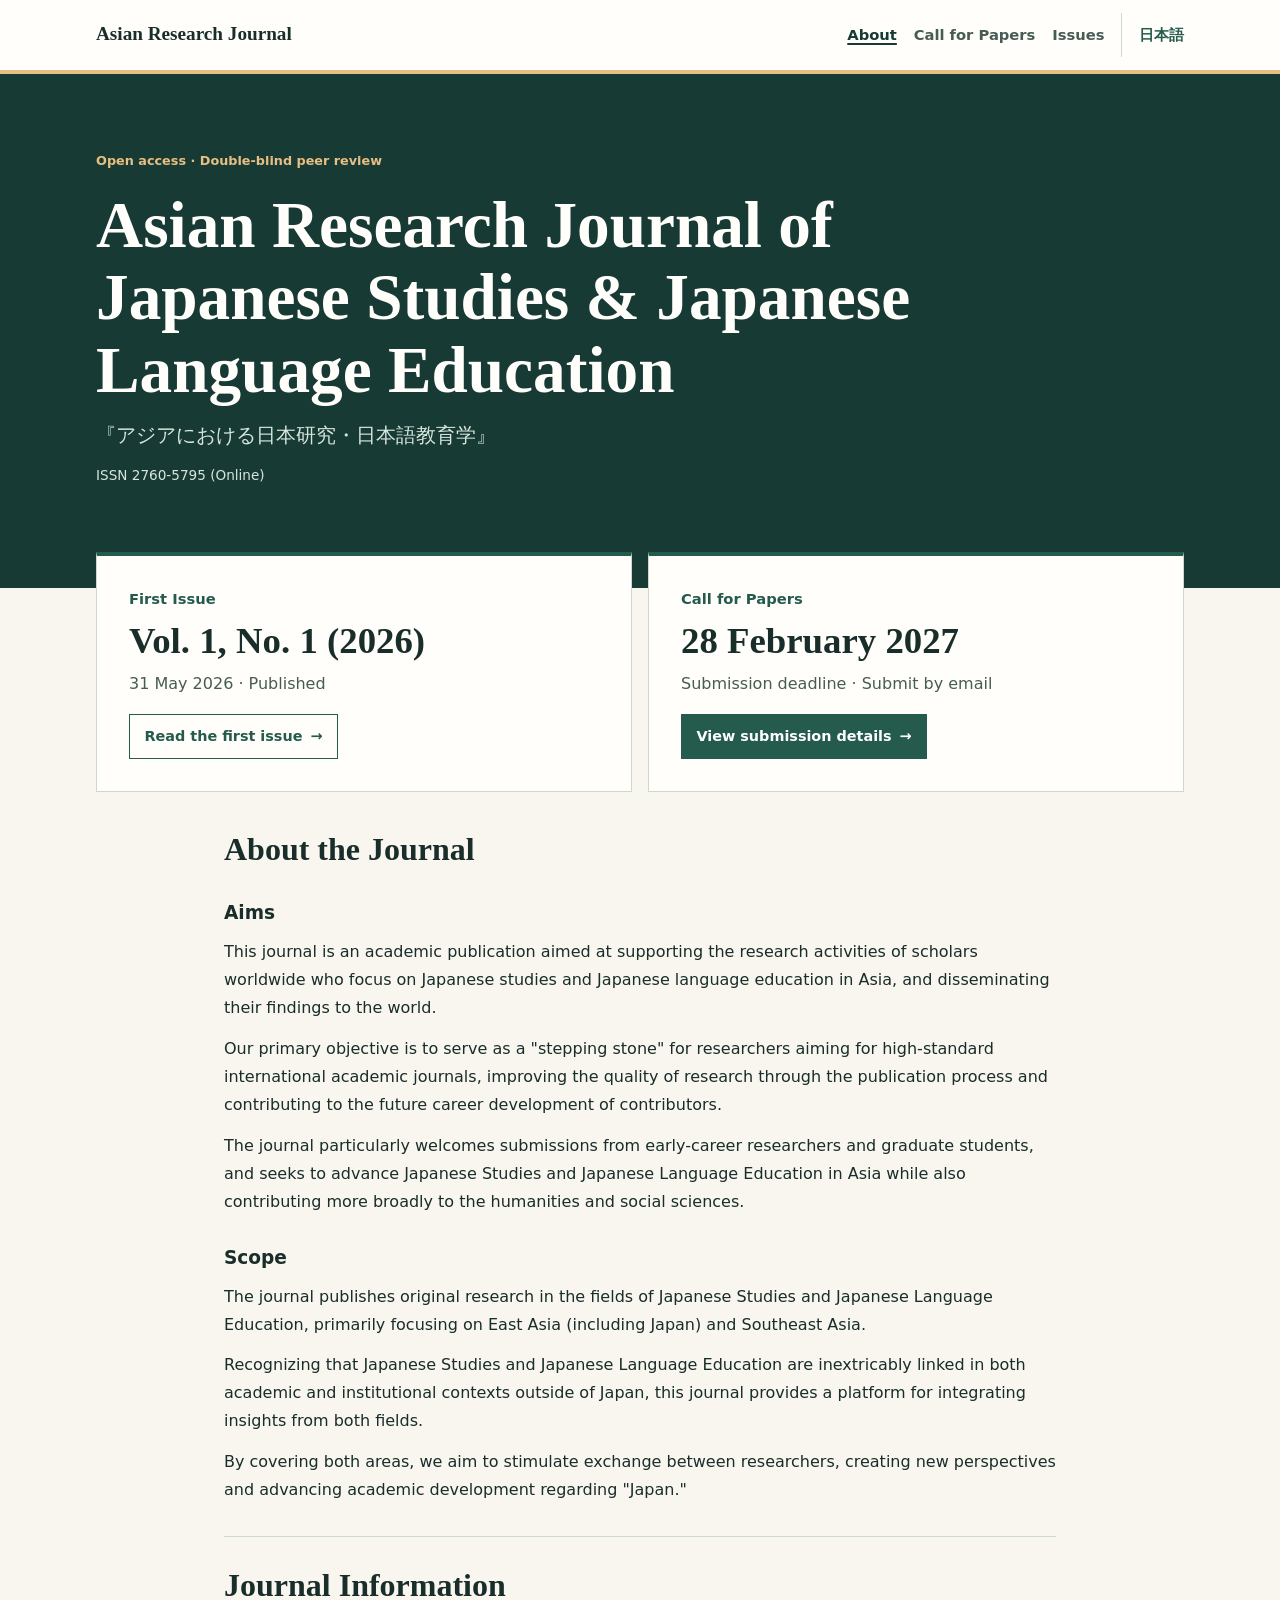
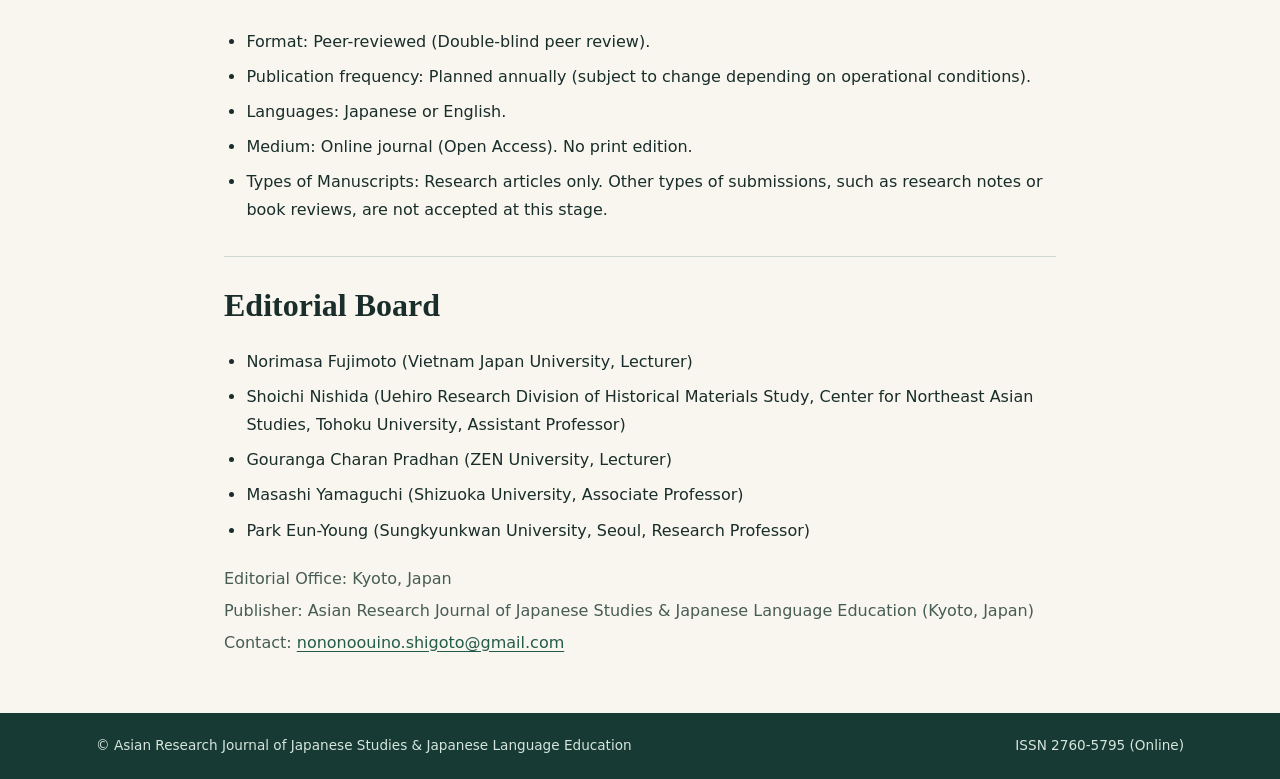
==== commit 4a2b4ee0: "Update Shoichi Nishida’s editorial board affiliation" ====
--- a/index.html
+++ b/index.html
@@ -89,7 +89,7 @@
         <h2>Editorial Board</h2>
         <ul>
           <li>Norimasa Fujimoto (Vietnam Japan University, Lecturer)</li>
-          <li>Shoichi Nishida (International Research Center for Japanese Studies, Research Fellow)</li>
+          <li>Shoichi Nishida (Uehiro Research Division of Historical Materials Study, Center for Northeast Asian Studies, Tohoku University, Assistant Professor)</li>
           <li>Gouranga Charan Pradhan (ZEN University, Lecturer)</li>
           <li>Masashi Yamaguchi (Shizuoka University, Associate Professor)</li>
           <li>Park Eun-Young (Sungkyunkwan University, Seoul, Research Professor)</li>
